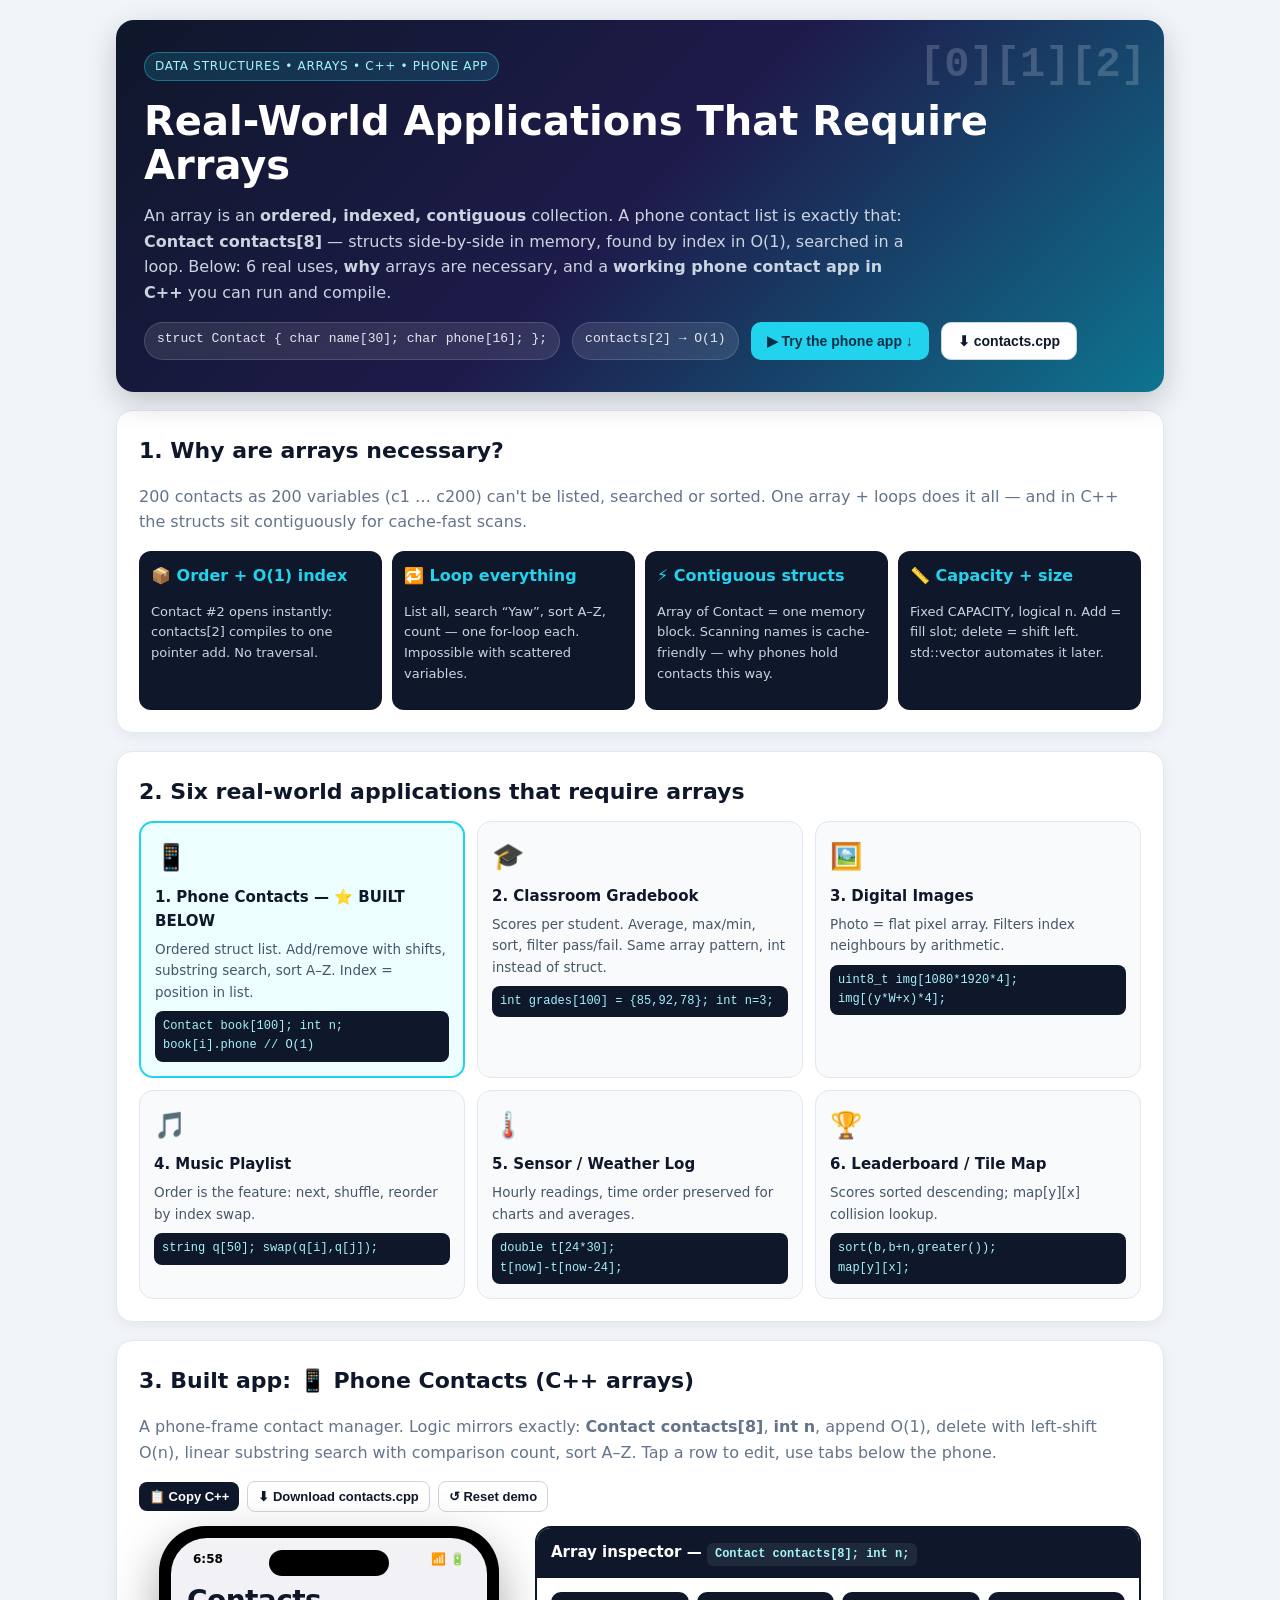
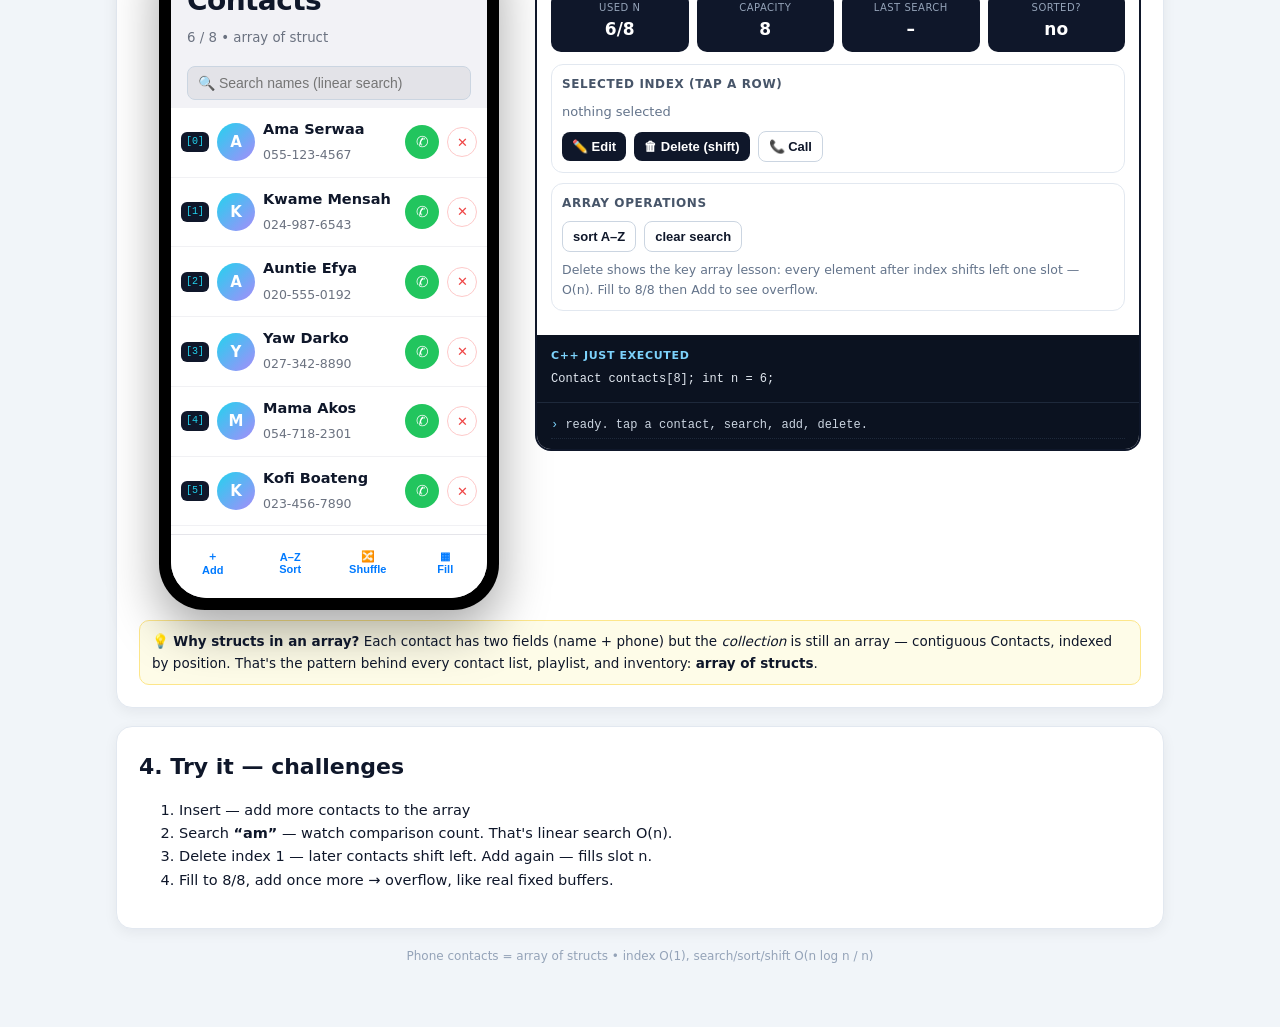
==== deploy/index.html @ a542566d "Update index.html" ====
<!DOCTYPE html>
<html lang="en">
<head>
<meta charset="UTF-8">
<meta name="viewport" content="width=device-width, initial-scale=1">
<title>Arrays in the Real World — Phone Contacts in C++</title>
</head>
<body>
<style>
  *{box-sizing:border-box}
  body{background:#f1f5f9; color:#0f172a; text-align:left; font-family:Inter,system-ui,-apple-system,Segoe UI,Roboto,Arial,sans-serif; margin:0; line-height:1.6}
  .wrap{max-width:1080px; margin:0 auto; padding:20px 16px 60px}
  .hero{background:linear-gradient(135deg,#0f172a 0%,#1e1b4b 50%,#0e7490 100%); color:#fff; border-radius:18px; padding:32px 28px; position:relative; overflow:hidden; box-shadow:0 10px 30px rgba(0,0,0,.2)}
  .hero::after{content:"[0][1][2]"; position:absolute; right:18px; top:12px; font-family:ui-monospace,monospace; opacity:.18; font-size:42px; font-weight:800}
  .badge{display:inline-block; background:rgba(34,211,238,.15); border:1px solid rgba(34,211,238,.4); color:#a5f3fc; padding:4px 10px; border-radius:999px; font-size:12px; letter-spacing:.06em; text-transform:uppercase; margin-bottom:10px}
  .hero h1{margin:.2em 0 .2em; font-size:clamp(26px,4vw,40px); line-height:1.1; color:#fff}
  .hero p{color:#cbd5e1; max-width:760px}
  .hero-grid{display:flex; gap:12px; flex-wrap:wrap; margin-top:16px}
  .pill{background:rgba(255,255,255,.1); border:1px solid rgba(255,255,255,.15); padding:6px 12px; border-radius:999px; font-size:13px; font-family:ui-monospace,monospace; color:#e2e8f0}
  .btn{appearance:none; border:0; border-radius:10px; padding:10px 16px; font-weight:700; cursor:pointer; transition:.15s; font-size:14px}
  .btn.btn-primary{background:#22d3ee; color:#082f49}
  .btn.btn-ghost{background:#fff; border:1px solid #cbd5e1; color:#0f172a}
  .btn.btn-dark{background:#0f172a; color:#fff}
  .btn-sm{padding:7px 10px; font-size:13px; border-radius:8px}
  section.card{background:#fff; border:1px solid #e2e8f0; border-radius:16px; padding:22px; margin-top:18px; box-shadow:0 4px 14px rgba(15,23,42,.06)}
  section.card h2{margin:0 0 6px; font-size:22px}
  .muted{color:#64748b}
  .grid2{display:grid; grid-template-columns:1fr 1fr; gap:14px}
  @media(max-width:800px){.grid2{grid-template-columns:1fr}}
  .apps{display:grid; grid-template-columns:repeat(3,1fr); gap:12px; margin-top:12px}
  @media(max-width:900px){.apps{grid-template-columns:repeat(2,1fr)}}
  @media(max-width:560px){.apps{grid-template-columns:1fr}}
  .app{border:1px solid #e2e8f0; border-radius:14px; padding:14px; background:#f8fafc}
  .app.chosen{border:2px solid #22d3ee; background:#ecfeff}
  .app .icon{font-size:26px}
  .app h4{margin:6px 0 4px; font-size:15px}
  .app p{font-size:13.5px; color:#475569; margin:6px 0}
  .app code{font-family:ui-monospace,monospace; font-size:12px; background:#0f172a; color:#a5f3fc; padding:6px 8px; border-radius:8px; display:block; overflow-x:auto; margin-top:8px; white-space:pre}
  .why{display:grid; grid-template-columns:repeat(4,1fr); gap:10px; margin-top:12px}
  @media(max-width:800px){.why{grid-template-columns:repeat(2,1fr)}}
  @media(max-width:480px){.why{grid-template-columns:1fr}}
  .why div{background:#0f172a; color:#e2e8f0; border-radius:12px; padding:12px}
  .why b{color:#22d3ee}
  .why p{font-size:13px; color:#cbd5e1}
  pre.code{background:#0f172a; color:#e2e8f0; padding:14px; border-radius:12px; overflow:auto; font-size:12.5px; line-height:1.55}
  /* phone lab */
  .lab2{display:grid; grid-template-columns:380px 1fr; gap:16px; margin-top:14px; align-items:start}
  @media(max-width:900px){.lab2{grid-template-columns:1fr}}
  .phone{width:100%; max-width:340px; margin:0 auto; background:#000; border-radius:46px; padding:12px; box-shadow:0 20px 50px rgba(0,0,0,.35)}
  .screen{background:#f2f2f6; border-radius:36px; overflow:hidden; height:660px; max-height:74vh; min-height:520px; display:flex; flex-direction:column; position:relative}
  .notch{position:absolute; top:12px; left:50%; transform:translateX(-50%); width:120px; height:26px; background:#000; border-radius:99px; z-index:5}
  .statusbar{display:flex; justify-content:space-between; padding:12px 22px 4px; font-size:12px; font-weight:700; color:#000}
  .apphead{padding:6px 16px 8px; background:#f2f2f6}
  .apphead h3{margin:0; font-size:28px; letter-spacing:-.02em}
  .apphead small{color:#6b7280}
  .searchrow{padding:8px 16px; background:#f2f2f6}
  .searchrow input{width:100%; border:0; background:#e3e3e8; border-radius:10px; padding:9px 12px; font-size:14px}
  .contactList{flex:1; overflow-y:auto; background:#fff; padding-bottom:10px}
  .cRow{display:flex; align-items:center; gap:8px; padding:10px 10px; border-bottom:1px solid #f1f1f4; cursor:pointer}
  .cRow:hover{background:#f8fafc}
  .cRow.selected{background:#ecfeff}
  .avatar{width:38px; height:38px; border-radius:99px; background:linear-gradient(135deg,#22d3ee,#a78bfa); color:#fff; font-weight:800; display:flex; align-items:center; justify-content:center; font-size:15px; flex-shrink:0}
  .cInfo{flex:1; min-width:0}
  .cInfo b{display:block; font-size:14.5px; white-space:nowrap; overflow:hidden; text-overflow:ellipsis}
  .cInfo span{font-size:12.5px; color:#6b7280}
  .idxBadge{font-family:ui-monospace,monospace; font-size:10px; background:#0f172a; color:#22d3ee; border-radius:6px; padding:2px 5px}
  .callBtn{width:34px; height:34px; border-radius:99px; border:0; background:#22c55e; color:#fff; font-size:15px; cursor:pointer; flex-shrink:0}
  .delBtn{width:30px; height:30px; border-radius:99px; border:1px solid #fecaca; background:#fff; color:#ef4444; cursor:pointer; flex-shrink:0}
  .tabbar{display:flex; border-top:1px solid #e5e5ea; background:rgba(255,255,255,.95); padding:8px 6px 16px; gap:6px}
  .tabbar button{flex:1; border:0; background:none; font-size:11px; font-weight:700; color:#007aff; cursor:pointer; padding:6px 2px; border-radius:8px}
  .tabbar button:active{background:#e5e5ea}
  .sheet{position:absolute; left:0; right:0; bottom:0; background:#fff; border-radius:18px 18px 0 0; padding:14px; box-shadow:0 -10px 30px rgba(0,0,0,.2); z-index:10}
  .sheet h4{margin:0 0 8px}
  .sheet input{width:100%; margin-bottom:8px; border:1px solid #d1d5db; border-radius:10px; padding:10px; font-size:15px}
  .side{background:#fff; border:2px solid #0f172a; border-radius:16px; overflow:hidden}
  .side-head{background:#0f172a; color:#fff; padding:12px 14px}
  .side-head h3{margin:0; font-size:15px; color:#fff; overflow-wrap:anywhere}
  .side-head code{background:#1e293b; color:#a5f3fc; padding:2px 8px; border-radius:6px; display:inline-block; max-width:100%; overflow-wrap:anywhere; font-size:12px}
  .side-body{padding:14px}
  .stats{display:grid; grid-template-columns:repeat(4,1fr); gap:8px; margin-bottom:12px}
  @media(max-width:520px){.stats{grid-template-columns:repeat(2,1fr)}}
  .stat{min-width:0; background:#0f172a; color:#fff; border-radius:10px; padding:8px; text-align:center}
  @media(max-width:480px){.cInfo b{font-size:14px} .callBtn{width:32px; height:32px} .wrap{padding:14px 10px 50px} section.card{padding:16px 12px}}
  .stat small{display:block; color:#94a3b8; font-size:10px; text-transform:uppercase; letter-spacing:.05em}
  .stat b{font-size:17px}
  .ctl{border:1px solid #e2e8f0; border-radius:12px; padding:10px; margin-bottom:10px}
  .ctl h4{margin:0 0 8px; font-size:12px; text-transform:uppercase; letter-spacing:.05em; color:#475569}
  .row{display:flex; gap:8px; flex-wrap:wrap; align-items:center}
  input[type=text],input[type=tel]{border:1px solid #cbd5e1; border-radius:8px; padding:8px 10px; font-size:14px}
  .cppview{background:#0b1220; color:#e2e8f0; padding:12px 14px}
  .cppview h4{margin:0 0 6px; color:#7dd3fc; font-size:11px; text-transform:uppercase; letter-spacing:.06em}
  .cppview pre{margin:0; font-family:ui-monospace,monospace; font-size:12px; overflow:auto; white-space:pre-wrap}
  .log{background:#0b1220; color:#cbd5e1; font-family:ui-monospace,monospace; font-size:12px; padding:10px 14px; max-height:170px; overflow:auto; border-top:1px solid #1e293b}
  .log div{padding:3px 0; border-bottom:1px dotted #1e293b}
  .log .ok{color:#86efac} .log .info{color:#7dd3fc} .log .err{color:#fca5a5}
  .calling{position:absolute; inset:0; background:linear-gradient(180deg,#0f172a,#1e1b4b); color:#fff; z-index:20; display:flex; flex-direction:column; align-items:center; justify-content:center; gap:8px}
  .calling[hidden]{display:none}
  .calling .bigAvatar{width:90px; height:90px; border-radius:99px; background:linear-gradient(135deg,#22d3ee,#a78bfa); display:flex; align-items:center; justify-content:center; font-size:36px; font-weight:800}
  .endBtn{background:#ef4444; color:#fff; border:0; border-radius:99px; width:60px; height:60px; font-size:24px; cursor:pointer; margin-top:14px}
  .note{background:#fefce8; border:1px solid #fde68a; border-radius:10px; padding:10px 12px; font-size:13.5px; margin-top:10px}
  .footer{text-align:center; color:#94a3b8; font-size:12px; margin-top:18px}
  html{color-scheme:light}
</style>

<div class="wrap">
  <div class="hero">
    <span class="badge">Data Structures • Arrays • C++ • Phone App</span>
    <h1>Real-World Applications That Require Arrays</h1>
    <p>An array is an <b>ordered, indexed, contiguous</b> collection. A phone contact list is exactly that: <b>Contact contacts[8]</b> — structs side-by-side in memory, found by index in O(1), searched in a loop. Below: 6 real uses, <b>why</b> arrays are necessary, and a <b>working phone contact app in C++</b> you can run and compile.</p>
    <div class="hero-grid">
      <span class="pill">struct Contact { char name[30]; char phone[16]; };</span>
      <span class="pill">contacts[2] → O(1)</span>
      <button class="btn btn-primary" id="jumpLabBtn">▶ Try the phone app ↓</button>
      <button class="btn btn-ghost" id="topDlBtn">⬇ contacts.cpp</button>
    </div>
  </div>

  <section class="card">
    <h2>1. Why are arrays necessary?</h2>
    <p class="muted">200 contacts as 200 variables (c1 … c200) can't be listed, searched or sorted. One array + loops does it all — and in C++ the structs sit contiguously for cache-fast scans.</p>
    <div class="why">
      <div><b>📦 Order + O(1) index</b><p>Contact #2 opens instantly: contacts[2] compiles to one pointer add. No traversal.</p></div>
      <div><b>🔁 Loop everything</b><p>List all, search “Yaw”, sort A–Z, count — one for-loop each. Impossible with scattered variables.</p></div>
      <div><b>⚡ Contiguous structs</b><p>Array of Contact = one memory block. Scanning names is cache-friendly — why phones hold contacts this way.</p></div>
      <div><b>📏 Capacity + size</b><p>Fixed CAPACITY, logical n. Add = fill slot; delete = shift left. std::vector automates it later.</p></div>
    </div>
  </section>

  <section class="card">
    <h2>2. Six real-world applications that require arrays</h2>
    <div class="apps">
      <div class="app chosen">
        <div class="icon">📱</div><h4>1. Phone Contacts — ⭐ BUILT BELOW</h4>
        <p>Ordered struct list. Add/remove with shifts, substring search, sort A–Z. Index = position in list.</p>
        <code>Contact book[100]; int n;
book[i].phone // O(1)</code>
      </div>
      <div class="app">
        <div class="icon">🎓</div><h4>2. Classroom Gradebook</h4>
        <p>Scores per student. Average, max/min, sort, filter pass/fail. Same array pattern, int instead of struct.</p>
        <code>int grades[100] = {85,92,78}; int n=3;</code>
      </div>
      <div class="app">
        <div class="icon">🖼️</div><h4>3. Digital Images</h4>
        <p>Photo = flat pixel array. Filters index neighbours by arithmetic.</p>
        <code>uint8_t img[1080*1920*4];
img[(y*W+x)*4];</code>
      </div>
      <div class="app">
        <div class="icon">🎵</div><h4>4. Music Playlist</h4>
        <p>Order is the feature: next, shuffle, reorder by index swap.</p>
        <code>string q[50]; swap(q[i],q[j]);</code>
      </div>
      <div class="app">
        <div class="icon">🌡️</div><h4>5. Sensor / Weather Log</h4>
        <p>Hourly readings, time order preserved for charts and averages.</p>
        <code>double t[24*30];
t[now]-t[now-24];</code>
      </div>
      <div class="app">
        <div class="icon">🏆</div><h4>6. Leaderboard / Tile Map</h4>
        <p>Scores sorted descending; map[y][x] collision lookup.</p>
        <code>sort(b,b+n,greater());
map[y][x];</code>
      </div>
    </div>
  </section>

  <section class="card" id="labSection">
    <h2>3. Built app: 📱 Phone Contacts (C++ arrays)</h2>
    <p class="muted">A phone-frame contact manager. Logic mirrors exactly: <b>Contact contacts[8]</b>, <b>int n</b>, append O(1), delete with left-shift O(n), linear substring search with comparison count, sort A–Z. Tap a row to edit, use tabs below the phone.</p>
    <div class="row" style="margin-bottom:10px">
      <button class="btn btn-dark btn-sm" id="copyCppBtn">📋 Copy C++</button>
      <button class="btn btn-ghost btn-sm" id="dlCppBtn">⬇ Download contacts.cpp</button>
      <button class="btn btn-ghost btn-sm" id="resetBtn">↺ Reset demo</button>
      <span class="muted" id="cppMsgEl" style="font-size:13px"></span>
    </div>
    <div class="lab2">
      <div class="phone">
        <div class="screen">
          <div class="notch"></div>
          <div class="statusbar"><span id="clockEl">9:41</span><span>📶 🔋</span></div>
          <div class="apphead"><h3>Contacts</h3><small id="countEl">6 / 8 • array of struct</small></div>
          <div class="searchrow"><input id="searchInput" type="text" placeholder="🔍 Search names (linear search)"></div>
          <div class="contactList" id="contactListCtn"></div>
          <div class="sheet" id="addSheetCtn" hidden>
            <h4 id="sheetTitleEl">New contact</h4>
            <input id="nameInput" type="text" maxlength="28" placeholder="Name">
            <input id="phoneInput" type="tel" maxlength="15" placeholder="Phone e.g. 055-000-0000">
            <div class="row">
              <button class="btn btn-dark btn-sm" id="saveContactBtn">Save</button>
              <button class="btn btn-ghost btn-sm" id="cancelSheetBtn">Cancel</button>
              <span class="muted" id="sheetMsgEl" style="font-size:12px"></span>
            </div>
          </div>
          <div class="calling" id="callingCtn" hidden>
            <div class="bigAvatar" id="callingAvatarEl">Y</div>
            <b id="callingNameEl" style="font-size:20px">Yaw</b>
            <span id="callingNumEl" class="muted" style="color:#cbd5e1">027…</span>
            <span id="callingTimerEl" style="font-family:ui-monospace,monospace">00:00</span>
            <button class="endBtn" id="endCallBtn">✆</button>
          </div>
          <div class="tabbar">
            <button id="tabAddBtn">＋<br>Add</button>
            <button id="tabSortBtn">A–Z<br>Sort</button>
            <button id="tabShuffleBtn">🔀<br>Shuffle</button>
            <button id="tabFillBtn">▦<br>Fill</button>
          </div>
        </div>
      </div>
      <div class="side">
        <div class="side-head"><h3>Array inspector — <code>Contact contacts[8]; int n;</code></h3></div>
        <div class="side-body">
          <div class="stats">
            <div class="stat"><small>used n</small><b id="stNEl">–</b></div>
            <div class="stat"><small>capacity</small><b>8</b></div>
            <div class="stat"><small>last search</small><b id="stCmpEl">–</b></div>
            <div class="stat"><small>sorted?</small><b id="stSortEl">–</b></div>
          </div>
          <div class="ctl">
            <h4>Selected index (tap a row)</h4>
            <div class="row">
              <span class="muted" id="selInfoEl" style="font-size:13px">nothing selected</span>
            </div>
            <div class="row" style="margin-top:8px">
              <button class="btn btn-dark btn-sm" id="editBtn">✏️ Edit</button>
              <button class="btn btn-dark btn-sm" id="delBtn">🗑 Delete (shift)</button>
              <button class="btn btn-ghost btn-sm" id="callBtn">📞 Call</button>
            </div>
          </div>
          <div class="ctl">
            <h4>Array operations</h4>
            <div class="row">
              <button class="btn btn-ghost btn-sm" id="sortBtn2">sort A–Z</button>
              <button class="btn btn-ghost btn-sm" id="clearSearchBtn">clear search</button>
            </div>
            <p class="muted" style="font-size:12.5px;margin:8px 0 0">Delete shows the key array lesson: every element after index shifts left one slot — O(n). Fill to 8/8 then Add to see overflow.</p>
          </div>
        </div>
        <div class="cppview"><h4>C++ just executed</h4><pre id="cppViewEl">Contact contacts[8]; int n = 6;</pre></div>
        <div class="log" id="logCtn"><div><span class="info">›</span> ready. tap a contact, search, add, delete.</div></div>
      </div>
    </div>
    <div class="note">💡 <b>Why structs in an array?</b> Each contact has two fields (name + phone) but the <i>collection</i> is still an array — contiguous Contacts, indexed by position. That's the pattern behind every contact list, playlist, and inventory: <b>array of structs</b>.</div>
  </section>

  <section class="card">
    <h2>4. Try it — challenges</h2>
    <ol style="font-size:14.5px">
      <li>Insert — add more contacts to the array</li>
      <li>Search <b>“am”</b> — watch comparison count. That's linear search O(n).</li>
      <li>Delete index 1 — later contacts shift left. Add again — fills slot n.</li>
      <li>Fill to 8/8, add once more → overflow, like real fixed buffers.</li>
    </ol>
  </section>
  <div class="footer">Phone contacts = array of structs • index O(1), search/sort/shift O(n log n / n)</div>
</div>

<script>
(function(){
  const CAPACITY = 8;
  let contacts = [
    {name:"Ama Serwaa", phone:"055-123-4567"},
    {name:"Kwame Mensah", phone:"024-987-6543"},
    {name:"Auntie Efya", phone:"020-555-0192"},
    {name:"Yaw Darko", phone:"027-342-8890"},
    {name:"Mama Akos", phone:"054-718-2301"},
    {name:"Kofi Boateng", phone:"023-456-7890"},
  ];
  let selected = -1;
  let query = "";
  let lastCmp = null, sortedFlag = false;
  const listCtn=document.getElementById('contactListCtn');
  const logCtn=document.getElementById('logCtn');
  const cppView=document.getElementById('cppViewEl');
  const $=id=>document.getElementById(id);
  function esc(s){return String(s).replace(/&/g,'&amp;').replace(/</g,'&lt;').replace(/>/g,'&gt;');}
  function log(code,res,isErr){
    const d=document.createElement('div');
    d.innerHTML='<span class="'+(isErr?'err':'info')+'">›</span> '+esc(code)+(res!==undefined?' <span class="'+(isErr?'err':'ok')+'">→ '+esc(res)+'</span>':'');
    logCtn.prepend(d); while(logCtn.children.length>50) logCtn.lastChild.remove();
  }
  function showCpp(s){cppView.textContent=s;}
  function tickClock(){ const d=new Date(); $('clockEl').textContent=d.getHours()+':'+String(d.getMinutes()).padStart(2,'0'); }
  tickClock(); setInterval(tickClock,20000);
  function filtered(){
    if(!query) return contacts.map((c,i)=>({c,i}));
    // C++-faithful: linear substring scan, count comparisons
    let cmp=0; const out=[];
    for(let i=0;i<contacts.length;i++){ cmp++; if(contacts[i].name.toLowerCase().includes(query.toLowerCase())) out.push({c:contacts[i],i}); }
    lastCmp=cmp;
    return out;
  }
  function render(hlIdx){
    listCtn.innerHTML='';
    const rows=filtered();
    rows.forEach(({c,i})=>{
      const r=document.createElement('div');
      r.className='cRow'+(i===selected?' selected':'');
      if(hlIdx===i) r.classList.add('selected');
      const initial=(c.name.trim()[0]||'?').toUpperCase();
      r.innerHTML='<span class="idxBadge">['+i+']</span><div class="avatar">'+esc(initial)+'</div><div class="cInfo"><b>'+esc(c.name)+'</b><span>'+esc(c.phone)+'</span></div><button class="callBtn" title="call">✆</button><button class="delBtn" title="delete">✕</button>';
      r.onclick=(e)=>{
        if(e.target.classList.contains('callBtn')){ startCall(i); return; }
        if(e.target.classList.contains('delBtn')){ removeAt(i); return; }
        selected=i; updateSel(); render();
      };
      listCtn.appendChild(r);
    });
    if(!rows.length) listCtn.innerHTML='<div style="padding:20px;text-align:center;color:#999">No matches for “'+esc(query)+'”</div>';
    $('countEl').textContent=contacts.length+' / '+CAPACITY+' • array of struct';
    $('stNEl').textContent=contacts.length+'/'+CAPACITY;
    $('stCmpEl').textContent=lastCmp===null?'–':lastCmp+' cmp';
    $('stSortEl').textContent=sortedFlag?'yes':'no';
    updateSel();
  }
  function updateSel(){
    $('selInfoEl').textContent = (selected<0||selected>=contacts.length) ? 'nothing selected' : ('['+selected+'] '+contacts[selected].name+' • '+contacts[selected].phone);
  }
  function addContact(name,phone,sorted){
    if(contacts.length>=CAPACITY){ return {ok:false,msg:'overflow'}; }
    if(sorted){
      let pos=contacts.length;
      for(let i=0;i<contacts.length;i++) if(name.localeCompare(contacts[i].name)<0){pos=i;break;}
      for(let i=contacts.length;i>pos;--i) contacts[i]=contacts[i-1];
      contacts[pos]={name,phone}; sortedFlag=true;
      return {ok:true,pos};
    }
    contacts.push({name,phone}); sortedFlag=false;
    return {ok:true,pos:contacts.length-1};
  }
  function removeAt(i){
    showCpp('bool removeAt(Contact c[], int &n, int idx) {\n  for(int i=idx;i+1<n;++i) c[i]=c[i+1]; // shift left\n  --n;\n} // removeAt('+i+')');
    if(i<0||i>=contacts.length){log('removeAt('+i+')','invalid index',true);return;}
    const gone=contacts[i].name;
    for(let k=i;k+1<contacts.length;++k) contacts[k]=contacts[k+1];
    contacts.pop(); selected=-1; sortedFlag=false;
    log('removeAt('+i+')','deleted '+gone+', shifted left'); render();
  }
  // sheet
  let editing=-1;
  function openSheet(mode,idx){
    editing = mode==='edit'?idx:-1;
    $('sheetTitleEl').textContent = mode==='edit' ? ('Edit ['+idx+']') : 'New contact';
    $('nameInput').value = mode==='edit' ? contacts[idx].name : '';
    $('phoneInput').value = mode==='edit' ? contacts[idx].phone : '';
    $('sheetMsgEl').textContent='';
    $('addSheetCtn').hidden=false;
    setTimeout(()=>$('nameInput').focus(),50);
  }
  $('tabAddBtn').onclick=()=>openSheet('add');
  $('editBtn').onclick=()=>{ if(selected<0) {log('edit','select a row first',true);return;} openSheet('edit',selected); };
  $('cancelSheetBtn').onclick=()=>{ $('addSheetCtn').hidden=true; };
  $('saveContactBtn').onclick=()=>{
    const nm=$('nameInput').value.trim(), ph=$('phoneInput').value.trim();
    if(!nm||!ph){$('sheetMsgEl').textContent='name + phone required';return;}
    if(editing>=0){
      showCpp('strcpy(contacts['+editing+'].name, "'+nm+'"); // O(1) update');
      contacts[editing]={name:nm.slice(0,29),phone:ph.slice(0,15)};
      log('contacts['+editing+'] update',nm); $('addSheetCtn').hidden=true; selected=editing; render(); return;
    }
    showCpp('bool addContact(...) {\n  if(n>=CAPACITY) return false;\n  strcpy(c[n].name, name); strcpy(c[n].phone, phone); ++n;\n}');
    const r=addContact(nm.slice(0,29),ph.slice(0,15),false);
    if(!r.ok){$('sheetMsgEl').textContent='Memory full (8/8) — delete one first'; log('addContact','overflow: 8/8',true); return;}
    log('addContact("'+nm+'")','contacts['+r.pos+'] n='+contacts.length);
    $('addSheetCtn').hidden=true; render(r.pos);
  };
  $('delBtn').onclick=()=>{ if(selected<0){log('delete','select a row first',true);return;} removeAt(selected); };
  $('callBtn').onclick=()=>{ if(selected<0){log('call','select a row first',true);return;} startCall(selected); };
  // search mirrors linearSearch with comparison count
  let searchTimer=null;
  $('searchInput').addEventListener('input',e=>{
    clearTimeout(searchTimer);
    searchTimer=setTimeout(()=>{
      query=e.target.value.trim();
      if(!query){lastCmp=null;showCpp('Contact contacts[8]; int n = '+contacts.length+';');render();return;}
      let cmp=0,first=-1,hits=0;
      for(let i=0;i<contacts.length;i++){cmp++; if(contacts[i].name.toLowerCase().includes(query.toLowerCase())){if(first<0)first=i;hits++;}}
      lastCmp=cmp;
      showCpp('int linearSearch(...) {\n  for(int i=0;i<n;++i){ comparisons++; // '+cmp+' total\n    if(strstr(c[i].name,"'+query+'")) return i; }\n  return -1;\n}');
      log('linearSearch("'+query+'")',hits?('first ['+first+'], '+hits+' hit(s), '+cmp+' cmp'):('not found, '+cmp+' cmp'));
      render(first);
    },180);
  });
  $('clearSearchBtn').onclick=()=>{$('searchInput').value='';query='';lastCmp=null;render();};
  function doSort(){
    showCpp('sort(c, c+n, [](auto &a, auto &b){return strcmp(a.name,b.name)<0;}); // O(n log n)');
    contacts.sort((a,b)=>a.name.localeCompare(b.name));
    sortedFlag=true; log('sortByName()','A–Z, [0]='+ (contacts[0]?contacts[0].name:'—')); render();
  }
  $('tabSortBtn').onclick=doSort; $('sortBtn2').onclick=doSort;
  $('tabShuffleBtn').onclick=()=>{
    showCpp('for(int i=n-1;i>0;--i) swap(c[i], c[rand()%(i+1)]);');
    for(let i=contacts.length-1;i>0;i--){const j=Math.floor(Math.random()*(i+1)); const t=contacts[i];contacts[i]=contacts[j];contacts[j]=t;}
    sortedFlag=false; log('shuffle','order randomized'); render();
  };
  $('tabFillBtn').onclick=()=>{
    const pool=[["Ama J.","055-000-0001"],["Yaw J.","055-000-0002"],["Kofi J.","055-000-0003"],["Efya J.","055-000-0004"]];
    for(const [nm,ph] of pool){ if(contacts.length>=CAPACITY) break; contacts.push({name:nm,phone:ph}); }
    showCpp('while(n<CAPACITY) addContact(...); // fill to capacity');
    log('fill','n='+contacts.length+'/'+CAPACITY); render();
  };
  // fake call
  let callInt=null,callTimeout=null,secs=0;
  function startCall(i){
    selected=i; render();
    $('callingAvatarEl').textContent=(contacts[i].name[0]||'?').toUpperCase();
    $('callingNameEl').textContent=contacts[i].name;
    $('callingNumEl').textContent=contacts[i].phone;
    $('callingCtn').hidden=false; secs=0; $('callingTimerEl').textContent='calling…';
    clearInterval(callInt); clearTimeout(callTimeout);
    log('call contacts['+i+']','dialing '+contacts[i].phone);
    callTimeout=setTimeout(()=>{ if(!$('callingCtn').hidden){ $('callingTimerEl').textContent='00:00'; callInt=setInterval(()=>{secs++; $('callingTimerEl').textContent='00:'+String(secs).padStart(2,'0');},1000);} },1200);
  }
  $('endCallBtn').onclick=()=>{ $('callingCtn').hidden=true; clearInterval(callInt); clearTimeout(callTimeout); log('call ended',secs+'s'); };
  $('jumpLabBtn').onclick=()=>{document.getElementById('labSection').scrollIntoView({behavior:'smooth'});};
  const EMBEDDED_CPP = "// Phone Contact App — arrays in C++\n// Compile: g++ -std=c++17 -O2 -o contacts contacts.cpp && ./contacts\n#include <algorithm>\n#include <cstring>\n#include <functional>\n#include <iomanip>\n#include <iostream>\n#include <string>\n\nconst int CAPACITY = 8;\n\nstruct Contact {\n    char name[30];\n    char phone[16];\n};\n\nvoid printContacts(const Contact c[], int n) {\n    std::cout << \"contacts[\" << n << \"/\" << CAPACITY << \"]:\\n\";\n    for (int i = 0; i < n; ++i)\n        std::cout << \"  [\" << i << \"] \" << c[i].name << \"  \" << c[i].phone << \"\\n\";\n}\n\nint linearSearch(const Contact c[], int n, const char* query, int& comparisons) {\n    comparisons = 0;\n    for (int i = 0; i < n; ++i) {\n        ++comparisons;\n        if (strstr(c[i].name, query) != nullptr) return i; // substring match\n    }\n    return -1;\n}\n\nbool addContact(Contact c[], int& n, const char* name, const char* phone) {\n    if (n >= CAPACITY) { std::cout << \"memory full: delete a contact first\\n\"; return false; }\n    strncpy(c[n].name, name, sizeof(c[n].name) - 1); c[n].name[sizeof(c[n].name)-1] = '\\0';\n    strncpy(c[n].phone, phone, sizeof(c[n].phone) - 1); c[n].phone[sizeof(c[n].phone)-1] = '\\0';\n    ++n; // O(1) append\n    return true;\n}\n\nbool insertSorted(Contact c[], int& n, const char* name, const char* phone) {\n    if (n >= CAPACITY) return false;\n    int pos = n;\n    for (int i = 0; i < n; ++i)\n        if (strcmp(name, c[i].name) < 0) { pos = i; break; }\n    for (int i = n; i > pos; --i) c[i] = c[i-1]; // shift right O(n)\n    strncpy(c[pos].name, name, 29); c[pos].name[29] = '\\0';\n    strncpy(c[pos].phone, phone, 15); c[pos].phone[15] = '\\0';\n    ++n;\n    return true;\n}\n\nbool removeAt(Contact c[], int& n, int idx) {\n    if (idx < 0 || idx >= n) return false;\n    for (int i = idx; i + 1 < n; ++i) c[i] = c[i+1]; // shift left O(n)\n    --n;\n    return true;\n}\n\nvoid sortByName(Contact c[], int n) {\n    std::sort(c, c + n, [](const Contact& a, const Contact& b){\n        return strcmp(a.name, b.name) < 0;\n    });\n}\n\nint main() {\n    Contact contacts[CAPACITY];\n    int n = 0;\n    addContact(contacts, n, \"Ama Serwaa\", \"055-123-4567\");\n    addContact(contacts, n, \"Kwame Mensah\", \"024-987-6543\");\n    addContact(contacts, n, \"Auntie Efya\", \"020-555-0192\");\n    addContact(contacts, n, \"Yaw Darko\", \"027-342-8890\");\n    addContact(contacts, n, \"Mama Akos\", \"054-718-2301\");\n    addContact(contacts, n, \"Kofi Boateng\", \"023-456-7890\");\n\n    printContacts(contacts, n);\n    sortByName(contacts, n);\n    std::cout << \"-- after sort --\\n\";\n    printContacts(contacts, n);\n\n    int cmp = 0;\n    int idx = linearSearch(contacts, n, \"Yaw\", cmp);\n    std::cout << \"search \\\"Yaw\\\" -> index \" << idx << \" (\" << cmp << \" comparisons)\\n\";\n\n    removeAt(contacts, n, 1);\n    std::cout << \"-- after removeAt(1) --\\n\";\n    printContacts(contacts, n);\n    return 0;\n}\n";
  async function getCpp(){
    if (typeof EMBEDDED_CPP === 'string' && EMBEDDED_CPP.includes('int main')) return EMBEDDED_CPP;
    for (const u of ['src/contacts.cpp','contacts.cpp','./contacts.cpp']) {
      try { const r = await fetch(u); if (r.ok) { const t = await r.text(); if (t.includes('int main')) return t; } } catch(e) {}
    }
    return (typeof EMBEDDED_CPP === 'string') ? EMBEDDED_CPP : '// contacts.cpp not found';
  }
  $('copyCppBtn').onclick=async()=>{ const t=await getCpp(); try{await navigator.clipboard.writeText(t); $('cppMsgEl').textContent='✓ copied ('+t.length+' chars)';}catch(e){$('cppMsgEl').textContent='Copy blocked — open src/contacts.cpp';} };
  async function dl(){ const t=await getCpp(); const b=new Blob([t],{type:'text/x-c++src'}); const a=document.createElement('a'); a.href=URL.createObjectURL(b); a.download='contacts.cpp'; a.click(); setTimeout(()=>URL.revokeObjectURL(a.href),2000); }
  $('dlCppBtn').onclick=dl; $('topDlBtn').onclick=dl;
  $('resetBtn').onclick=()=>{
    contacts=[
      {name:"Ama Serwaa", phone:"055-123-4567"},
      {name:"Kwame Mensah", phone:"024-987-6543"},
      {name:"Auntie Efya", phone:"020-555-0192"},
      {name:"Yaw Darko", phone:"027-342-8890"},
      {name:"Mama Akos", phone:"054-718-2301"},
      {name:"Kofi Boateng", phone:"023-456-7890"},
    ];
    selected=-1;query='';$('searchInput').value='';lastCmp=null;sortedFlag=false;
    showCpp('Contact contacts[8]; int n = 6;'); log('reset','n=6'); render();
  };
  render();
})();
</script>

</body>
</html>
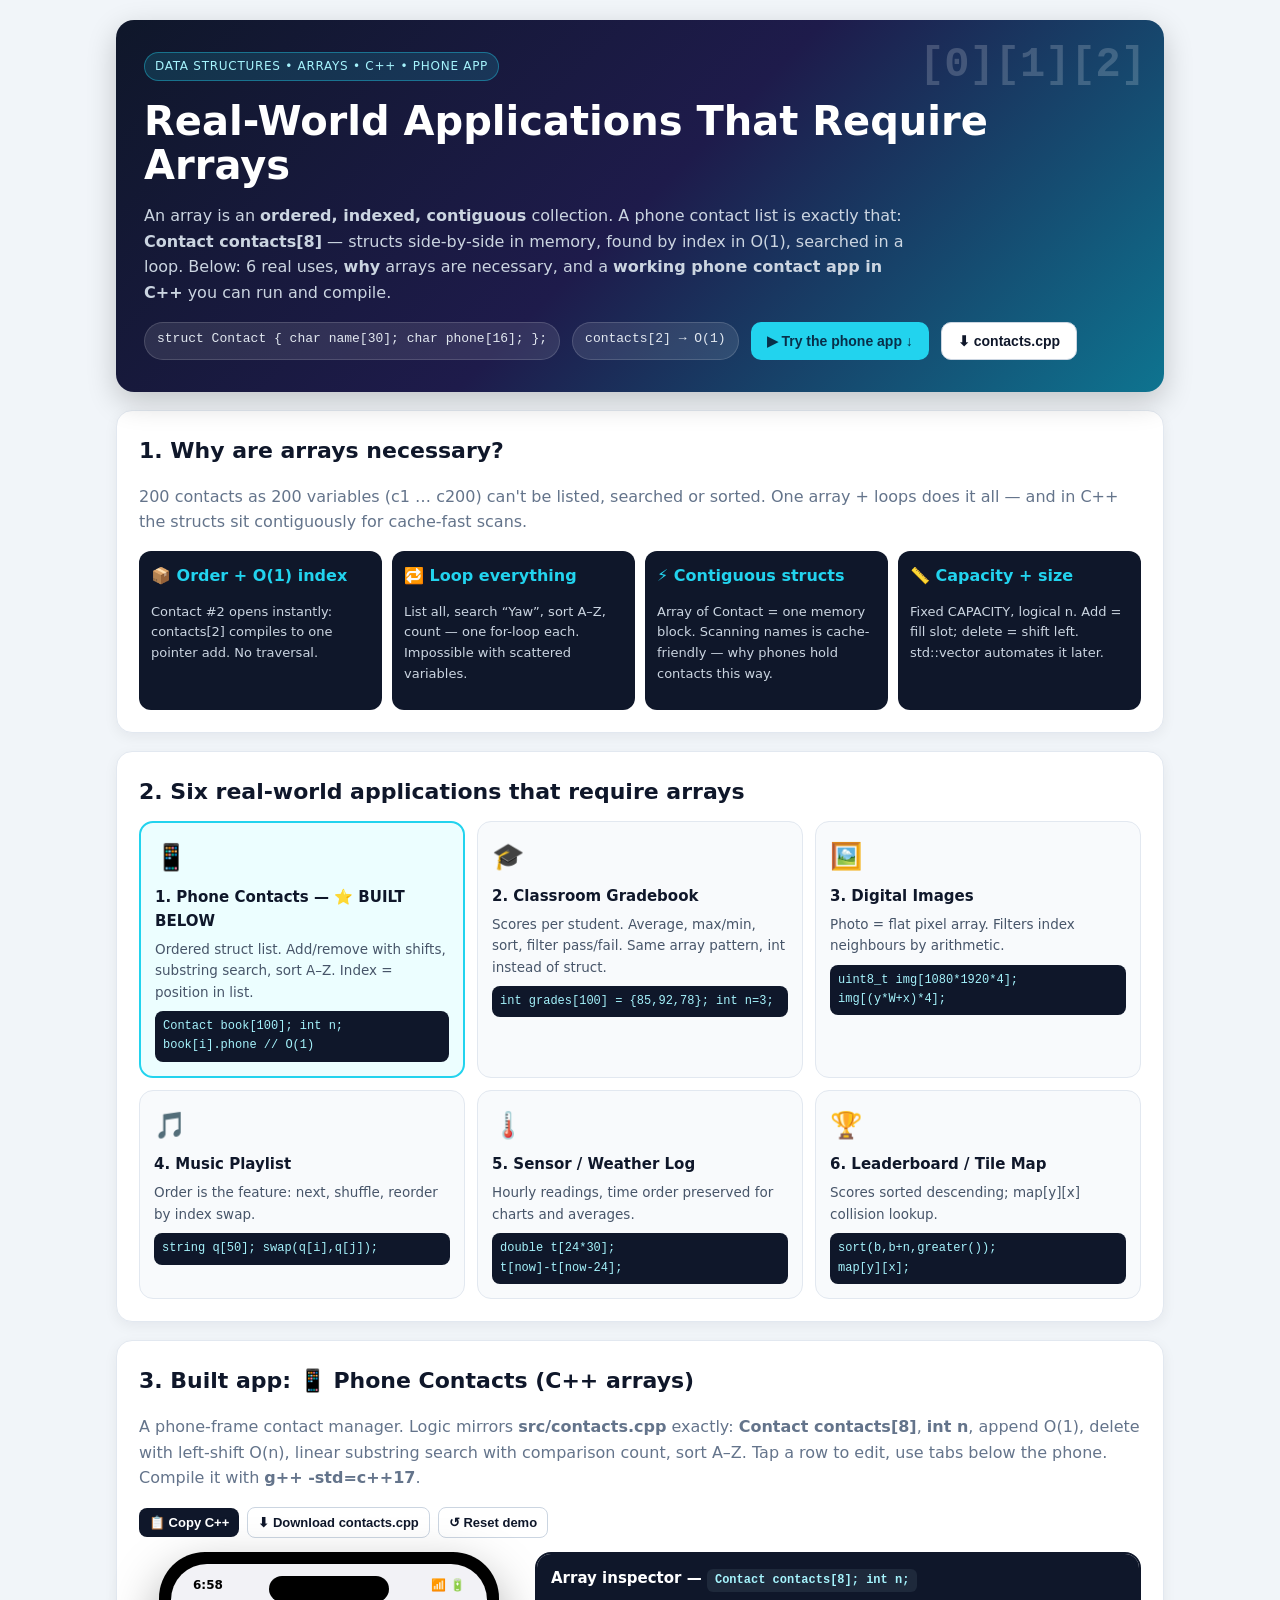
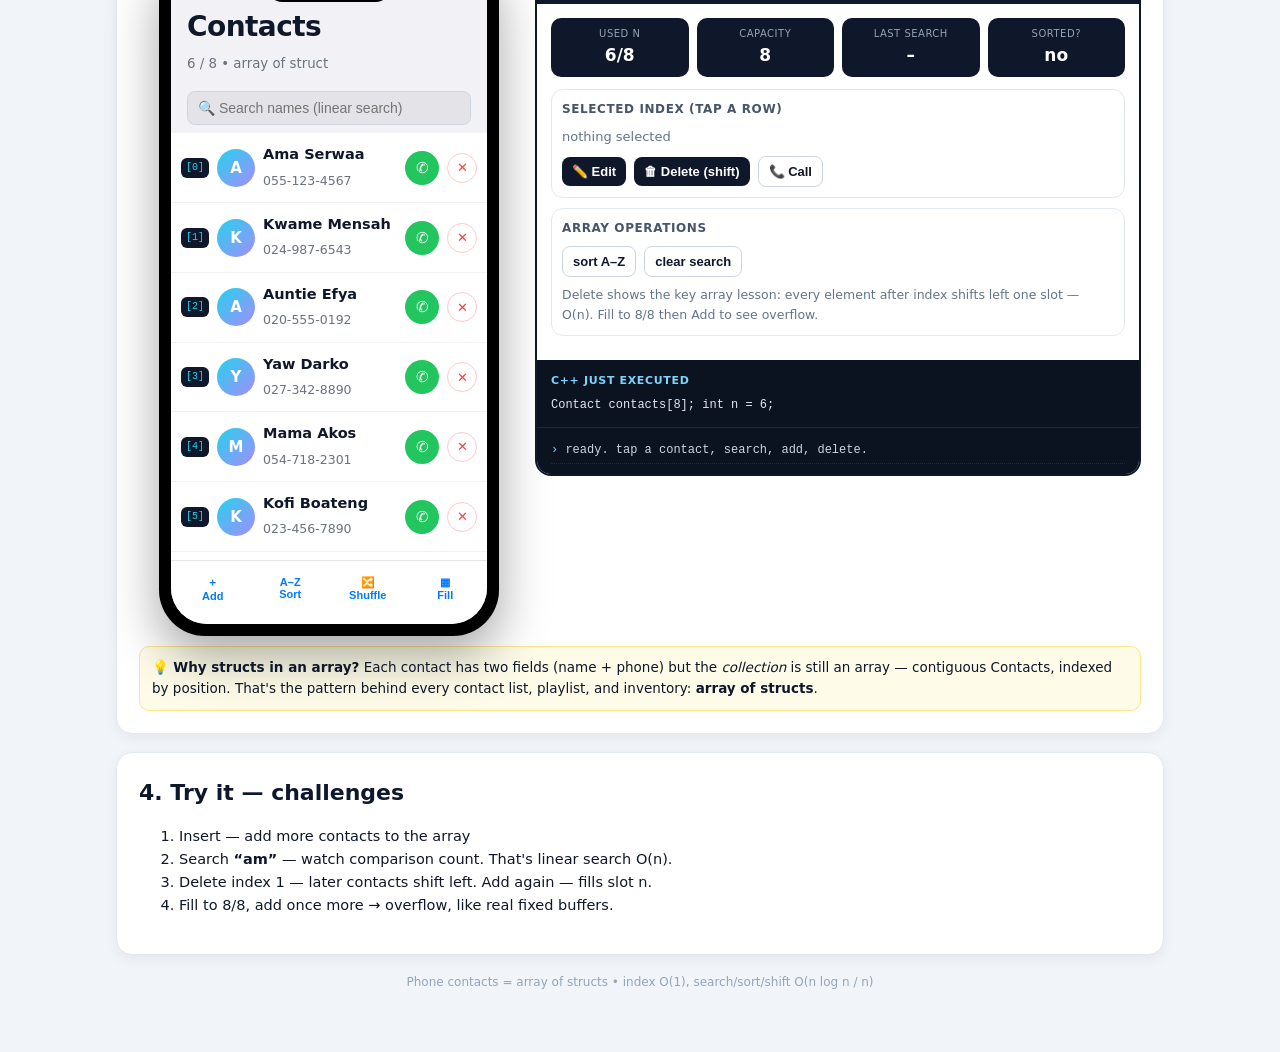
==== commit 84588ff4: "Updated" ====
--- a/deploy/index.html
+++ b/deploy/index.html
@@ -3,103 +3,12 @@
 <head>
 <meta charset="UTF-8">
 <meta name="viewport" content="width=device-width, initial-scale=1">
+<link rel="stylesheet" href="style.css">
 <title>Arrays in the Real World — Phone Contacts in C++</title>
 </head>
 <body>
 <style>
-  *{box-sizing:border-box}
-  body{background:#f1f5f9; color:#0f172a; text-align:left; font-family:Inter,system-ui,-apple-system,Segoe UI,Roboto,Arial,sans-serif; margin:0; line-height:1.6}
-  .wrap{max-width:1080px; margin:0 auto; padding:20px 16px 60px}
-  .hero{background:linear-gradient(135deg,#0f172a 0%,#1e1b4b 50%,#0e7490 100%); color:#fff; border-radius:18px; padding:32px 28px; position:relative; overflow:hidden; box-shadow:0 10px 30px rgba(0,0,0,.2)}
-  .hero::after{content:"[0][1][2]"; position:absolute; right:18px; top:12px; font-family:ui-monospace,monospace; opacity:.18; font-size:42px; font-weight:800}
-  .badge{display:inline-block; background:rgba(34,211,238,.15); border:1px solid rgba(34,211,238,.4); color:#a5f3fc; padding:4px 10px; border-radius:999px; font-size:12px; letter-spacing:.06em; text-transform:uppercase; margin-bottom:10px}
-  .hero h1{margin:.2em 0 .2em; font-size:clamp(26px,4vw,40px); line-height:1.1; color:#fff}
-  .hero p{color:#cbd5e1; max-width:760px}
-  .hero-grid{display:flex; gap:12px; flex-wrap:wrap; margin-top:16px}
-  .pill{background:rgba(255,255,255,.1); border:1px solid rgba(255,255,255,.15); padding:6px 12px; border-radius:999px; font-size:13px; font-family:ui-monospace,monospace; color:#e2e8f0}
-  .btn{appearance:none; border:0; border-radius:10px; padding:10px 16px; font-weight:700; cursor:pointer; transition:.15s; font-size:14px}
-  .btn.btn-primary{background:#22d3ee; color:#082f49}
-  .btn.btn-ghost{background:#fff; border:1px solid #cbd5e1; color:#0f172a}
-  .btn.btn-dark{background:#0f172a; color:#fff}
-  .btn-sm{padding:7px 10px; font-size:13px; border-radius:8px}
-  section.card{background:#fff; border:1px solid #e2e8f0; border-radius:16px; padding:22px; margin-top:18px; box-shadow:0 4px 14px rgba(15,23,42,.06)}
-  section.card h2{margin:0 0 6px; font-size:22px}
-  .muted{color:#64748b}
-  .grid2{display:grid; grid-template-columns:1fr 1fr; gap:14px}
-  @media(max-width:800px){.grid2{grid-template-columns:1fr}}
-  .apps{display:grid; grid-template-columns:repeat(3,1fr); gap:12px; margin-top:12px}
-  @media(max-width:900px){.apps{grid-template-columns:repeat(2,1fr)}}
-  @media(max-width:560px){.apps{grid-template-columns:1fr}}
-  .app{border:1px solid #e2e8f0; border-radius:14px; padding:14px; background:#f8fafc}
-  .app.chosen{border:2px solid #22d3ee; background:#ecfeff}
-  .app .icon{font-size:26px}
-  .app h4{margin:6px 0 4px; font-size:15px}
-  .app p{font-size:13.5px; color:#475569; margin:6px 0}
-  .app code{font-family:ui-monospace,monospace; font-size:12px; background:#0f172a; color:#a5f3fc; padding:6px 8px; border-radius:8px; display:block; overflow-x:auto; margin-top:8px; white-space:pre}
-  .why{display:grid; grid-template-columns:repeat(4,1fr); gap:10px; margin-top:12px}
-  @media(max-width:800px){.why{grid-template-columns:repeat(2,1fr)}}
-  @media(max-width:480px){.why{grid-template-columns:1fr}}
-  .why div{background:#0f172a; color:#e2e8f0; border-radius:12px; padding:12px}
-  .why b{color:#22d3ee}
-  .why p{font-size:13px; color:#cbd5e1}
-  pre.code{background:#0f172a; color:#e2e8f0; padding:14px; border-radius:12px; overflow:auto; font-size:12.5px; line-height:1.55}
-  /* phone lab */
-  .lab2{display:grid; grid-template-columns:380px 1fr; gap:16px; margin-top:14px; align-items:start}
-  @media(max-width:900px){.lab2{grid-template-columns:1fr}}
-  .phone{width:100%; max-width:340px; margin:0 auto; background:#000; border-radius:46px; padding:12px; box-shadow:0 20px 50px rgba(0,0,0,.35)}
-  .screen{background:#f2f2f6; border-radius:36px; overflow:hidden; height:660px; max-height:74vh; min-height:520px; display:flex; flex-direction:column; position:relative}
-  .notch{position:absolute; top:12px; left:50%; transform:translateX(-50%); width:120px; height:26px; background:#000; border-radius:99px; z-index:5}
-  .statusbar{display:flex; justify-content:space-between; padding:12px 22px 4px; font-size:12px; font-weight:700; color:#000}
-  .apphead{padding:6px 16px 8px; background:#f2f2f6}
-  .apphead h3{margin:0; font-size:28px; letter-spacing:-.02em}
-  .apphead small{color:#6b7280}
-  .searchrow{padding:8px 16px; background:#f2f2f6}
-  .searchrow input{width:100%; border:0; background:#e3e3e8; border-radius:10px; padding:9px 12px; font-size:14px}
-  .contactList{flex:1; overflow-y:auto; background:#fff; padding-bottom:10px}
-  .cRow{display:flex; align-items:center; gap:8px; padding:10px 10px; border-bottom:1px solid #f1f1f4; cursor:pointer}
-  .cRow:hover{background:#f8fafc}
-  .cRow.selected{background:#ecfeff}
-  .avatar{width:38px; height:38px; border-radius:99px; background:linear-gradient(135deg,#22d3ee,#a78bfa); color:#fff; font-weight:800; display:flex; align-items:center; justify-content:center; font-size:15px; flex-shrink:0}
-  .cInfo{flex:1; min-width:0}
-  .cInfo b{display:block; font-size:14.5px; white-space:nowrap; overflow:hidden; text-overflow:ellipsis}
-  .cInfo span{font-size:12.5px; color:#6b7280}
-  .idxBadge{font-family:ui-monospace,monospace; font-size:10px; background:#0f172a; color:#22d3ee; border-radius:6px; padding:2px 5px}
-  .callBtn{width:34px; height:34px; border-radius:99px; border:0; background:#22c55e; color:#fff; font-size:15px; cursor:pointer; flex-shrink:0}
-  .delBtn{width:30px; height:30px; border-radius:99px; border:1px solid #fecaca; background:#fff; color:#ef4444; cursor:pointer; flex-shrink:0}
-  .tabbar{display:flex; border-top:1px solid #e5e5ea; background:rgba(255,255,255,.95); padding:8px 6px 16px; gap:6px}
-  .tabbar button{flex:1; border:0; background:none; font-size:11px; font-weight:700; color:#007aff; cursor:pointer; padding:6px 2px; border-radius:8px}
-  .tabbar button:active{background:#e5e5ea}
-  .sheet{position:absolute; left:0; right:0; bottom:0; background:#fff; border-radius:18px 18px 0 0; padding:14px; box-shadow:0 -10px 30px rgba(0,0,0,.2); z-index:10}
-  .sheet h4{margin:0 0 8px}
-  .sheet input{width:100%; margin-bottom:8px; border:1px solid #d1d5db; border-radius:10px; padding:10px; font-size:15px}
-  .side{background:#fff; border:2px solid #0f172a; border-radius:16px; overflow:hidden}
-  .side-head{background:#0f172a; color:#fff; padding:12px 14px}
-  .side-head h3{margin:0; font-size:15px; color:#fff; overflow-wrap:anywhere}
-  .side-head code{background:#1e293b; color:#a5f3fc; padding:2px 8px; border-radius:6px; display:inline-block; max-width:100%; overflow-wrap:anywhere; font-size:12px}
-  .side-body{padding:14px}
-  .stats{display:grid; grid-template-columns:repeat(4,1fr); gap:8px; margin-bottom:12px}
-  @media(max-width:520px){.stats{grid-template-columns:repeat(2,1fr)}}
-  .stat{min-width:0; background:#0f172a; color:#fff; border-radius:10px; padding:8px; text-align:center}
-  @media(max-width:480px){.cInfo b{font-size:14px} .callBtn{width:32px; height:32px} .wrap{padding:14px 10px 50px} section.card{padding:16px 12px}}
-  .stat small{display:block; color:#94a3b8; font-size:10px; text-transform:uppercase; letter-spacing:.05em}
-  .stat b{font-size:17px}
-  .ctl{border:1px solid #e2e8f0; border-radius:12px; padding:10px; margin-bottom:10px}
-  .ctl h4{margin:0 0 8px; font-size:12px; text-transform:uppercase; letter-spacing:.05em; color:#475569}
-  .row{display:flex; gap:8px; flex-wrap:wrap; align-items:center}
-  input[type=text],input[type=tel]{border:1px solid #cbd5e1; border-radius:8px; padding:8px 10px; font-size:14px}
-  .cppview{background:#0b1220; color:#e2e8f0; padding:12px 14px}
-  .cppview h4{margin:0 0 6px; color:#7dd3fc; font-size:11px; text-transform:uppercase; letter-spacing:.06em}
-  .cppview pre{margin:0; font-family:ui-monospace,monospace; font-size:12px; overflow:auto; white-space:pre-wrap}
-  .log{background:#0b1220; color:#cbd5e1; font-family:ui-monospace,monospace; font-size:12px; padding:10px 14px; max-height:170px; overflow:auto; border-top:1px solid #1e293b}
-  .log div{padding:3px 0; border-bottom:1px dotted #1e293b}
-  .log .ok{color:#86efac} .log .info{color:#7dd3fc} .log .err{color:#fca5a5}
-  .calling{position:absolute; inset:0; background:linear-gradient(180deg,#0f172a,#1e1b4b); color:#fff; z-index:20; display:flex; flex-direction:column; align-items:center; justify-content:center; gap:8px}
-  .calling[hidden]{display:none}
-  .calling .bigAvatar{width:90px; height:90px; border-radius:99px; background:linear-gradient(135deg,#22d3ee,#a78bfa); display:flex; align-items:center; justify-content:center; font-size:36px; font-weight:800}
-  .endBtn{background:#ef4444; color:#fff; border:0; border-radius:99px; width:60px; height:60px; font-size:24px; cursor:pointer; margin-top:14px}
-  .note{background:#fefce8; border:1px solid #fde68a; border-radius:10px; padding:10px 12px; font-size:13.5px; margin-top:10px}
-  .footer{text-align:center; color:#94a3b8; font-size:12px; margin-top:18px}
-  html{color-scheme:light}
+  
 </style>
 
 <div class="wrap">
@@ -168,7 +77,7 @@
 
   <section class="card" id="labSection">
     <h2>3. Built app: 📱 Phone Contacts (C++ arrays)</h2>
-    <p class="muted">A phone-frame contact manager. Logic mirrors exactly: <b>Contact contacts[8]</b>, <b>int n</b>, append O(1), delete with left-shift O(n), linear substring search with comparison count, sort A–Z. Tap a row to edit, use tabs below the phone.</p>
+    <p class="muted">A phone-frame contact manager. Logic mirrors <b>src/contacts.cpp</b> exactly: <b>Contact contacts[8]</b>, <b>int n</b>, append O(1), delete with left-shift O(n), linear substring search with comparison count, sort A–Z. Tap a row to edit, use tabs below the phone. Compile it with <b>g++ -std=c++17</b>.</p>
     <div class="row" style="margin-bottom:10px">
       <button class="btn btn-dark btn-sm" id="copyCppBtn">📋 Copy C++</button>
       <button class="btn btn-ghost btn-sm" id="dlCppBtn">⬇ Download contacts.cpp</button>
@@ -256,190 +165,7 @@
   <div class="footer">Phone contacts = array of structs • index O(1), search/sort/shift O(n log n / n)</div>
 </div>
 
-<script>
-(function(){
-  const CAPACITY = 8;
-  let contacts = [
-    {name:"Ama Serwaa", phone:"055-123-4567"},
-    {name:"Kwame Mensah", phone:"024-987-6543"},
-    {name:"Auntie Efya", phone:"020-555-0192"},
-    {name:"Yaw Darko", phone:"027-342-8890"},
-    {name:"Mama Akos", phone:"054-718-2301"},
-    {name:"Kofi Boateng", phone:"023-456-7890"},
-  ];
-  let selected = -1;
-  let query = "";
-  let lastCmp = null, sortedFlag = false;
-  const listCtn=document.getElementById('contactListCtn');
-  const logCtn=document.getElementById('logCtn');
-  const cppView=document.getElementById('cppViewEl');
-  const $=id=>document.getElementById(id);
-  function esc(s){return String(s).replace(/&/g,'&amp;').replace(/</g,'&lt;').replace(/>/g,'&gt;');}
-  function log(code,res,isErr){
-    const d=document.createElement('div');
-    d.innerHTML='<span class="'+(isErr?'err':'info')+'">›</span> '+esc(code)+(res!==undefined?' <span class="'+(isErr?'err':'ok')+'">→ '+esc(res)+'</span>':'');
-    logCtn.prepend(d); while(logCtn.children.length>50) logCtn.lastChild.remove();
-  }
-  function showCpp(s){cppView.textContent=s;}
-  function tickClock(){ const d=new Date(); $('clockEl').textContent=d.getHours()+':'+String(d.getMinutes()).padStart(2,'0'); }
-  tickClock(); setInterval(tickClock,20000);
-  function filtered(){
-    if(!query) return contacts.map((c,i)=>({c,i}));
-    // C++-faithful: linear substring scan, count comparisons
-    let cmp=0; const out=[];
-    for(let i=0;i<contacts.length;i++){ cmp++; if(contacts[i].name.toLowerCase().includes(query.toLowerCase())) out.push({c:contacts[i],i}); }
-    lastCmp=cmp;
-    return out;
-  }
-  function render(hlIdx){
-    listCtn.innerHTML='';
-    const rows=filtered();
-    rows.forEach(({c,i})=>{
-      const r=document.createElement('div');
-      r.className='cRow'+(i===selected?' selected':'');
-      if(hlIdx===i) r.classList.add('selected');
-      const initial=(c.name.trim()[0]||'?').toUpperCase();
-      r.innerHTML='<span class="idxBadge">['+i+']</span><div class="avatar">'+esc(initial)+'</div><div class="cInfo"><b>'+esc(c.name)+'</b><span>'+esc(c.phone)+'</span></div><button class="callBtn" title="call">✆</button><button class="delBtn" title="delete">✕</button>';
-      r.onclick=(e)=>{
-        if(e.target.classList.contains('callBtn')){ startCall(i); return; }
-        if(e.target.classList.contains('delBtn')){ removeAt(i); return; }
-        selected=i; updateSel(); render();
-      };
-      listCtn.appendChild(r);
-    });
-    if(!rows.length) listCtn.innerHTML='<div style="padding:20px;text-align:center;color:#999">No matches for “'+esc(query)+'”</div>';
-    $('countEl').textContent=contacts.length+' / '+CAPACITY+' • array of struct';
-    $('stNEl').textContent=contacts.length+'/'+CAPACITY;
-    $('stCmpEl').textContent=lastCmp===null?'–':lastCmp+' cmp';
-    $('stSortEl').textContent=sortedFlag?'yes':'no';
-    updateSel();
-  }
-  function updateSel(){
-    $('selInfoEl').textContent = (selected<0||selected>=contacts.length) ? 'nothing selected' : ('['+selected+'] '+contacts[selected].name+' • '+contacts[selected].phone);
-  }
-  function addContact(name,phone,sorted){
-    if(contacts.length>=CAPACITY){ return {ok:false,msg:'overflow'}; }
-    if(sorted){
-      let pos=contacts.length;
-      for(let i=0;i<contacts.length;i++) if(name.localeCompare(contacts[i].name)<0){pos=i;break;}
-      for(let i=contacts.length;i>pos;--i) contacts[i]=contacts[i-1];
-      contacts[pos]={name,phone}; sortedFlag=true;
-      return {ok:true,pos};
-    }
-    contacts.push({name,phone}); sortedFlag=false;
-    return {ok:true,pos:contacts.length-1};
-  }
-  function removeAt(i){
-    showCpp('bool removeAt(Contact c[], int &n, int idx) {\n  for(int i=idx;i+1<n;++i) c[i]=c[i+1]; // shift left\n  --n;\n} // removeAt('+i+')');
-    if(i<0||i>=contacts.length){log('removeAt('+i+')','invalid index',true);return;}
-    const gone=contacts[i].name;
-    for(let k=i;k+1<contacts.length;++k) contacts[k]=contacts[k+1];
-    contacts.pop(); selected=-1; sortedFlag=false;
-    log('removeAt('+i+')','deleted '+gone+', shifted left'); render();
-  }
-  // sheet
-  let editing=-1;
-  function openSheet(mode,idx){
-    editing = mode==='edit'?idx:-1;
-    $('sheetTitleEl').textContent = mode==='edit' ? ('Edit ['+idx+']') : 'New contact';
-    $('nameInput').value = mode==='edit' ? contacts[idx].name : '';
-    $('phoneInput').value = mode==='edit' ? contacts[idx].phone : '';
-    $('sheetMsgEl').textContent='';
-    $('addSheetCtn').hidden=false;
-    setTimeout(()=>$('nameInput').focus(),50);
-  }
-  $('tabAddBtn').onclick=()=>openSheet('add');
-  $('editBtn').onclick=()=>{ if(selected<0) {log('edit','select a row first',true);return;} openSheet('edit',selected); };
-  $('cancelSheetBtn').onclick=()=>{ $('addSheetCtn').hidden=true; };
-  $('saveContactBtn').onclick=()=>{
-    const nm=$('nameInput').value.trim(), ph=$('phoneInput').value.trim();
-    if(!nm||!ph){$('sheetMsgEl').textContent='name + phone required';return;}
-    if(editing>=0){
-      showCpp('strcpy(contacts['+editing+'].name, "'+nm+'"); // O(1) update');
-      contacts[editing]={name:nm.slice(0,29),phone:ph.slice(0,15)};
-      log('contacts['+editing+'] update',nm); $('addSheetCtn').hidden=true; selected=editing; render(); return;
-    }
-    showCpp('bool addContact(...) {\n  if(n>=CAPACITY) return false;\n  strcpy(c[n].name, name); strcpy(c[n].phone, phone); ++n;\n}');
-    const r=addContact(nm.slice(0,29),ph.slice(0,15),false);
-    if(!r.ok){$('sheetMsgEl').textContent='Memory full (8/8) — delete one first'; log('addContact','overflow: 8/8',true); return;}
-    log('addContact("'+nm+'")','contacts['+r.pos+'] n='+contacts.length);
-    $('addSheetCtn').hidden=true; render(r.pos);
-  };
-  $('delBtn').onclick=()=>{ if(selected<0){log('delete','select a row first',true);return;} removeAt(selected); };
-  $('callBtn').onclick=()=>{ if(selected<0){log('call','select a row first',true);return;} startCall(selected); };
-  // search mirrors linearSearch with comparison count
-  let searchTimer=null;
-  $('searchInput').addEventListener('input',e=>{
-    clearTimeout(searchTimer);
-    searchTimer=setTimeout(()=>{
-      query=e.target.value.trim();
-      if(!query){lastCmp=null;showCpp('Contact contacts[8]; int n = '+contacts.length+';');render();return;}
-      let cmp=0,first=-1,hits=0;
-      for(let i=0;i<contacts.length;i++){cmp++; if(contacts[i].name.toLowerCase().includes(query.toLowerCase())){if(first<0)first=i;hits++;}}
-      lastCmp=cmp;
-      showCpp('int linearSearch(...) {\n  for(int i=0;i<n;++i){ comparisons++; // '+cmp+' total\n    if(strstr(c[i].name,"'+query+'")) return i; }\n  return -1;\n}');
-      log('linearSearch("'+query+'")',hits?('first ['+first+'], '+hits+' hit(s), '+cmp+' cmp'):('not found, '+cmp+' cmp'));
-      render(first);
-    },180);
-  });
-  $('clearSearchBtn').onclick=()=>{$('searchInput').value='';query='';lastCmp=null;render();};
-  function doSort(){
-    showCpp('sort(c, c+n, [](auto &a, auto &b){return strcmp(a.name,b.name)<0;}); // O(n log n)');
-    contacts.sort((a,b)=>a.name.localeCompare(b.name));
-    sortedFlag=true; log('sortByName()','A–Z, [0]='+ (contacts[0]?contacts[0].name:'—')); render();
-  }
-  $('tabSortBtn').onclick=doSort; $('sortBtn2').onclick=doSort;
-  $('tabShuffleBtn').onclick=()=>{
-    showCpp('for(int i=n-1;i>0;--i) swap(c[i], c[rand()%(i+1)]);');
-    for(let i=contacts.length-1;i>0;i--){const j=Math.floor(Math.random()*(i+1)); const t=contacts[i];contacts[i]=contacts[j];contacts[j]=t;}
-    sortedFlag=false; log('shuffle','order randomized'); render();
-  };
-  $('tabFillBtn').onclick=()=>{
-    const pool=[["Ama J.","055-000-0001"],["Yaw J.","055-000-0002"],["Kofi J.","055-000-0003"],["Efya J.","055-000-0004"]];
-    for(const [nm,ph] of pool){ if(contacts.length>=CAPACITY) break; contacts.push({name:nm,phone:ph}); }
-    showCpp('while(n<CAPACITY) addContact(...); // fill to capacity');
-    log('fill','n='+contacts.length+'/'+CAPACITY); render();
-  };
-  // fake call
-  let callInt=null,callTimeout=null,secs=0;
-  function startCall(i){
-    selected=i; render();
-    $('callingAvatarEl').textContent=(contacts[i].name[0]||'?').toUpperCase();
-    $('callingNameEl').textContent=contacts[i].name;
-    $('callingNumEl').textContent=contacts[i].phone;
-    $('callingCtn').hidden=false; secs=0; $('callingTimerEl').textContent='calling…';
-    clearInterval(callInt); clearTimeout(callTimeout);
-    log('call contacts['+i+']','dialing '+contacts[i].phone);
-    callTimeout=setTimeout(()=>{ if(!$('callingCtn').hidden){ $('callingTimerEl').textContent='00:00'; callInt=setInterval(()=>{secs++; $('callingTimerEl').textContent='00:'+String(secs).padStart(2,'0');},1000);} },1200);
-  }
-  $('endCallBtn').onclick=()=>{ $('callingCtn').hidden=true; clearInterval(callInt); clearTimeout(callTimeout); log('call ended',secs+'s'); };
-  $('jumpLabBtn').onclick=()=>{document.getElementById('labSection').scrollIntoView({behavior:'smooth'});};
-  const EMBEDDED_CPP = "// Phone Contact App — arrays in C++\n// Compile: g++ -std=c++17 -O2 -o contacts contacts.cpp && ./contacts\n#include <algorithm>\n#include <cstring>\n#include <functional>\n#include <iomanip>\n#include <iostream>\n#include <string>\n\nconst int CAPACITY = 8;\n\nstruct Contact {\n    char name[30];\n    char phone[16];\n};\n\nvoid printContacts(const Contact c[], int n) {\n    std::cout << \"contacts[\" << n << \"/\" << CAPACITY << \"]:\\n\";\n    for (int i = 0; i < n; ++i)\n        std::cout << \"  [\" << i << \"] \" << c[i].name << \"  \" << c[i].phone << \"\\n\";\n}\n\nint linearSearch(const Contact c[], int n, const char* query, int& comparisons) {\n    comparisons = 0;\n    for (int i = 0; i < n; ++i) {\n        ++comparisons;\n        if (strstr(c[i].name, query) != nullptr) return i; // substring match\n    }\n    return -1;\n}\n\nbool addContact(Contact c[], int& n, const char* name, const char* phone) {\n    if (n >= CAPACITY) { std::cout << \"memory full: delete a contact first\\n\"; return false; }\n    strncpy(c[n].name, name, sizeof(c[n].name) - 1); c[n].name[sizeof(c[n].name)-1] = '\\0';\n    strncpy(c[n].phone, phone, sizeof(c[n].phone) - 1); c[n].phone[sizeof(c[n].phone)-1] = '\\0';\n    ++n; // O(1) append\n    return true;\n}\n\nbool insertSorted(Contact c[], int& n, const char* name, const char* phone) {\n    if (n >= CAPACITY) return false;\n    int pos = n;\n    for (int i = 0; i < n; ++i)\n        if (strcmp(name, c[i].name) < 0) { pos = i; break; }\n    for (int i = n; i > pos; --i) c[i] = c[i-1]; // shift right O(n)\n    strncpy(c[pos].name, name, 29); c[pos].name[29] = '\\0';\n    strncpy(c[pos].phone, phone, 15); c[pos].phone[15] = '\\0';\n    ++n;\n    return true;\n}\n\nbool removeAt(Contact c[], int& n, int idx) {\n    if (idx < 0 || idx >= n) return false;\n    for (int i = idx; i + 1 < n; ++i) c[i] = c[i+1]; // shift left O(n)\n    --n;\n    return true;\n}\n\nvoid sortByName(Contact c[], int n) {\n    std::sort(c, c + n, [](const Contact& a, const Contact& b){\n        return strcmp(a.name, b.name) < 0;\n    });\n}\n\nint main() {\n    Contact contacts[CAPACITY];\n    int n = 0;\n    addContact(contacts, n, \"Ama Serwaa\", \"055-123-4567\");\n    addContact(contacts, n, \"Kwame Mensah\", \"024-987-6543\");\n    addContact(contacts, n, \"Auntie Efya\", \"020-555-0192\");\n    addContact(contacts, n, \"Yaw Darko\", \"027-342-8890\");\n    addContact(contacts, n, \"Mama Akos\", \"054-718-2301\");\n    addContact(contacts, n, \"Kofi Boateng\", \"023-456-7890\");\n\n    printContacts(contacts, n);\n    sortByName(contacts, n);\n    std::cout << \"-- after sort --\\n\";\n    printContacts(contacts, n);\n\n    int cmp = 0;\n    int idx = linearSearch(contacts, n, \"Yaw\", cmp);\n    std::cout << \"search \\\"Yaw\\\" -> index \" << idx << \" (\" << cmp << \" comparisons)\\n\";\n\n    removeAt(contacts, n, 1);\n    std::cout << \"-- after removeAt(1) --\\n\";\n    printContacts(contacts, n);\n    return 0;\n}\n";
-  async function getCpp(){
-    if (typeof EMBEDDED_CPP === 'string' && EMBEDDED_CPP.includes('int main')) return EMBEDDED_CPP;
-    for (const u of ['src/contacts.cpp','contacts.cpp','./contacts.cpp']) {
-      try { const r = await fetch(u); if (r.ok) { const t = await r.text(); if (t.includes('int main')) return t; } } catch(e) {}
-    }
-    return (typeof EMBEDDED_CPP === 'string') ? EMBEDDED_CPP : '// contacts.cpp not found';
-  }
-  $('copyCppBtn').onclick=async()=>{ const t=await getCpp(); try{await navigator.clipboard.writeText(t); $('cppMsgEl').textContent='✓ copied ('+t.length+' chars)';}catch(e){$('cppMsgEl').textContent='Copy blocked — open src/contacts.cpp';} };
-  async function dl(){ const t=await getCpp(); const b=new Blob([t],{type:'text/x-c++src'}); const a=document.createElement('a'); a.href=URL.createObjectURL(b); a.download='contacts.cpp'; a.click(); setTimeout(()=>URL.revokeObjectURL(a.href),2000); }
-  $('dlCppBtn').onclick=dl; $('topDlBtn').onclick=dl;
-  $('resetBtn').onclick=()=>{
-    contacts=[
-      {name:"Ama Serwaa", phone:"055-123-4567"},
-      {name:"Kwame Mensah", phone:"024-987-6543"},
-      {name:"Auntie Efya", phone:"020-555-0192"},
-      {name:"Yaw Darko", phone:"027-342-8890"},
-      {name:"Mama Akos", phone:"054-718-2301"},
-      {name:"Kofi Boateng", phone:"023-456-7890"},
-    ];
-    selected=-1;query='';$('searchInput').value='';lastCmp=null;sortedFlag=false;
-    showCpp('Contact contacts[8]; int n = 6;'); log('reset','n=6'); render();
-  };
-  render();
-})();
-</script>
+<script src="action.js"></script>
 
 </body>
-</html>
+</html>
--- a/deploy/style.css
+++ b/deploy/style.css
@@ -0,0 +1,93 @@
+*{box-sizing:border-box}
+  body{background:#f1f5f9; color:#0f172a; text-align:left; font-family:Inter,system-ui,-apple-system,Segoe UI,Roboto,Arial,sans-serif; margin:0; line-height:1.6}
+  .wrap{max-width:1080px; margin:0 auto; padding:20px 16px 60px}
+  .hero{background:linear-gradient(135deg,#0f172a 0%,#1e1b4b 50%,#0e7490 100%); color:#fff; border-radius:18px; padding:32px 28px; position:relative; overflow:hidden; box-shadow:0 10px 30px rgba(0,0,0,.2)}
+  .hero::after{content:"[0][1][2]"; position:absolute; right:18px; top:12px; font-family:ui-monospace,monospace; opacity:.18; font-size:42px; font-weight:800}
+  .badge{display:inline-block; background:rgba(34,211,238,.15); border:1px solid rgba(34,211,238,.4); color:#a5f3fc; padding:4px 10px; border-radius:999px; font-size:12px; letter-spacing:.06em; text-transform:uppercase; margin-bottom:10px}
+  .hero h1{margin:.2em 0 .2em; font-size:clamp(26px,4vw,40px); line-height:1.1; color:#fff}
+  .hero p{color:#cbd5e1; max-width:760px}
+  .hero-grid{display:flex; gap:12px; flex-wrap:wrap; margin-top:16px}
+  .pill{background:rgba(255,255,255,.1); border:1px solid rgba(255,255,255,.15); padding:6px 12px; border-radius:999px; font-size:13px; font-family:ui-monospace,monospace; color:#e2e8f0}
+  .btn{appearance:none; border:0; border-radius:10px; padding:10px 16px; font-weight:700; cursor:pointer; transition:.15s; font-size:14px}
+  .btn.btn-primary{background:#22d3ee; color:#082f49}
+  .btn.btn-ghost{background:#fff; border:1px solid #cbd5e1; color:#0f172a}
+  .btn.btn-dark{background:#0f172a; color:#fff}
+  .btn-sm{padding:7px 10px; font-size:13px; border-radius:8px}
+  section.card{background:#fff; border:1px solid #e2e8f0; border-radius:16px; padding:22px; margin-top:18px; box-shadow:0 4px 14px rgba(15,23,42,.06)}
+  section.card h2{margin:0 0 6px; font-size:22px}
+  .muted{color:#64748b}
+  .grid2{display:grid; grid-template-columns:1fr 1fr; gap:14px}
+  @media(max-width:800px){.grid2{grid-template-columns:1fr}}
+  .apps{display:grid; grid-template-columns:repeat(3,1fr); gap:12px; margin-top:12px}
+  @media(max-width:900px){.apps{grid-template-columns:repeat(2,1fr)}}
+  @media(max-width:560px){.apps{grid-template-columns:1fr}}
+  .app{border:1px solid #e2e8f0; border-radius:14px; padding:14px; background:#f8fafc}
+  .app.chosen{border:2px solid #22d3ee; background:#ecfeff}
+  .app .icon{font-size:26px}
+  .app h4{margin:6px 0 4px; font-size:15px}
+  .app p{font-size:13.5px; color:#475569; margin:6px 0}
+  .app code{font-family:ui-monospace,monospace; font-size:12px; background:#0f172a; color:#a5f3fc; padding:6px 8px; border-radius:8px; display:block; overflow-x:auto; margin-top:8px; white-space:pre}
+  .why{display:grid; grid-template-columns:repeat(4,1fr); gap:10px; margin-top:12px}
+  @media(max-width:800px){.why{grid-template-columns:repeat(2,1fr)}}
+  @media(max-width:480px){.why{grid-template-columns:1fr}}
+  .why div{background:#0f172a; color:#e2e8f0; border-radius:12px; padding:12px}
+  .why b{color:#22d3ee}
+  .why p{font-size:13px; color:#cbd5e1}
+  pre.code{background:#0f172a; color:#e2e8f0; padding:14px; border-radius:12px; overflow:auto; font-size:12.5px; line-height:1.55}
+  /* phone lab */
+  .lab2{display:grid; grid-template-columns:380px 1fr; gap:16px; margin-top:14px; align-items:start}
+  @media(max-width:900px){.lab2{grid-template-columns:1fr}}
+  .phone{width:100%; max-width:340px; margin:0 auto; background:#000; border-radius:46px; padding:12px; box-shadow:0 20px 50px rgba(0,0,0,.35)}
+  .screen{background:#f2f2f6; border-radius:36px; overflow:hidden; height:660px; max-height:74vh; min-height:520px; display:flex; flex-direction:column; position:relative}
+  .notch{position:absolute; top:12px; left:50%; transform:translateX(-50%); width:120px; height:26px; background:#000; border-radius:99px; z-index:5}
+  .statusbar{display:flex; justify-content:space-between; padding:12px 22px 4px; font-size:12px; font-weight:700; color:#000}
+  .apphead{padding:6px 16px 8px; background:#f2f2f6}
+  .apphead h3{margin:0; font-size:28px; letter-spacing:-.02em}
+  .apphead small{color:#6b7280}
+  .searchrow{padding:8px 16px; background:#f2f2f6}
+  .searchrow input{width:100%; border:0; background:#e3e3e8; border-radius:10px; padding:9px 12px; font-size:14px}
+  .contactList{flex:1; overflow-y:auto; background:#fff; padding-bottom:10px}
+  .cRow{display:flex; align-items:center; gap:8px; padding:10px 10px; border-bottom:1px solid #f1f1f4; cursor:pointer}
+  .cRow:hover{background:#f8fafc}
+  .cRow.selected{background:#ecfeff}
+  .avatar{width:38px; height:38px; border-radius:99px; background:linear-gradient(135deg,#22d3ee,#a78bfa); color:#fff; font-weight:800; display:flex; align-items:center; justify-content:center; font-size:15px; flex-shrink:0}
+  .cInfo{flex:1; min-width:0}
+  .cInfo b{display:block; font-size:14.5px; white-space:nowrap; overflow:hidden; text-overflow:ellipsis}
+  .cInfo span{font-size:12.5px; color:#6b7280}
+  .idxBadge{font-family:ui-monospace,monospace; font-size:10px; background:#0f172a; color:#22d3ee; border-radius:6px; padding:2px 5px}
+  .callBtn{width:34px; height:34px; border-radius:99px; border:0; background:#22c55e; color:#fff; font-size:15px; cursor:pointer; flex-shrink:0}
+  .delBtn{width:30px; height:30px; border-radius:99px; border:1px solid #fecaca; background:#fff; color:#ef4444; cursor:pointer; flex-shrink:0}
+  .tabbar{display:flex; border-top:1px solid #e5e5ea; background:rgba(255,255,255,.95); padding:8px 6px 16px; gap:6px}
+  .tabbar button{flex:1; border:0; background:none; font-size:11px; font-weight:700; color:#007aff; cursor:pointer; padding:6px 2px; border-radius:8px}
+  .tabbar button:active{background:#e5e5ea}
+  .sheet{position:absolute; left:0; right:0; bottom:0; background:#fff; border-radius:18px 18px 0 0; padding:14px; box-shadow:0 -10px 30px rgba(0,0,0,.2); z-index:10}
+  .sheet h4{margin:0 0 8px}
+  .sheet input{width:100%; margin-bottom:8px; border:1px solid #d1d5db; border-radius:10px; padding:10px; font-size:15px}
+  .side{background:#fff; border:2px solid #0f172a; border-radius:16px; overflow:hidden}
+  .side-head{background:#0f172a; color:#fff; padding:12px 14px}
+  .side-head h3{margin:0; font-size:15px; color:#fff; overflow-wrap:anywhere}
+  .side-head code{background:#1e293b; color:#a5f3fc; padding:2px 8px; border-radius:6px; display:inline-block; max-width:100%; overflow-wrap:anywhere; font-size:12px}
+  .side-body{padding:14px}
+  .stats{display:grid; grid-template-columns:repeat(4,1fr); gap:8px; margin-bottom:12px}
+  @media(max-width:520px){.stats{grid-template-columns:repeat(2,1fr)}}
+  .stat{min-width:0; background:#0f172a; color:#fff; border-radius:10px; padding:8px; text-align:center}
+  @media(max-width:480px){.cInfo b{font-size:14px} .callBtn{width:32px; height:32px} .wrap{padding:14px 10px 50px} section.card{padding:16px 12px}}
+  .stat small{display:block; color:#94a3b8; font-size:10px; text-transform:uppercase; letter-spacing:.05em}
+  .stat b{font-size:17px}
+  .ctl{border:1px solid #e2e8f0; border-radius:12px; padding:10px; margin-bottom:10px}
+  .ctl h4{margin:0 0 8px; font-size:12px; text-transform:uppercase; letter-spacing:.05em; color:#475569}
+  .row{display:flex; gap:8px; flex-wrap:wrap; align-items:center}
+  input[type=text],input[type=tel]{border:1px solid #cbd5e1; border-radius:8px; padding:8px 10px; font-size:14px}
+  .cppview{background:#0b1220; color:#e2e8f0; padding:12px 14px}
+  .cppview h4{margin:0 0 6px; color:#7dd3fc; font-size:11px; text-transform:uppercase; letter-spacing:.06em}
+  .cppview pre{margin:0; font-family:ui-monospace,monospace; font-size:12px; overflow:auto; white-space:pre-wrap}
+  .log{background:#0b1220; color:#cbd5e1; font-family:ui-monospace,monospace; font-size:12px; padding:10px 14px; max-height:170px; overflow:auto; border-top:1px solid #1e293b}
+  .log div{padding:3px 0; border-bottom:1px dotted #1e293b}
+  .log .ok{color:#86efac} .log .info{color:#7dd3fc} .log .err{color:#fca5a5}
+  .calling{position:absolute; inset:0; background:linear-gradient(180deg,#0f172a,#1e1b4b); color:#fff; z-index:20; display:flex; flex-direction:column; align-items:center; justify-content:center; gap:8px}
+  .calling[hidden]{display:none}
+  .calling .bigAvatar{width:90px; height:90px; border-radius:99px; background:linear-gradient(135deg,#22d3ee,#a78bfa); display:flex; align-items:center; justify-content:center; font-size:36px; font-weight:800}
+  .endBtn{background:#ef4444; color:#fff; border:0; border-radius:99px; width:60px; height:60px; font-size:24px; cursor:pointer; margin-top:14px}
+  .note{background:#fefce8; border:1px solid #fde68a; border-radius:10px; padding:10px 12px; font-size:13.5px; margin-top:10px}
+  .footer{text-align:center; color:#94a3b8; font-size:12px; margin-top:18px}
+  html{color-scheme:light}
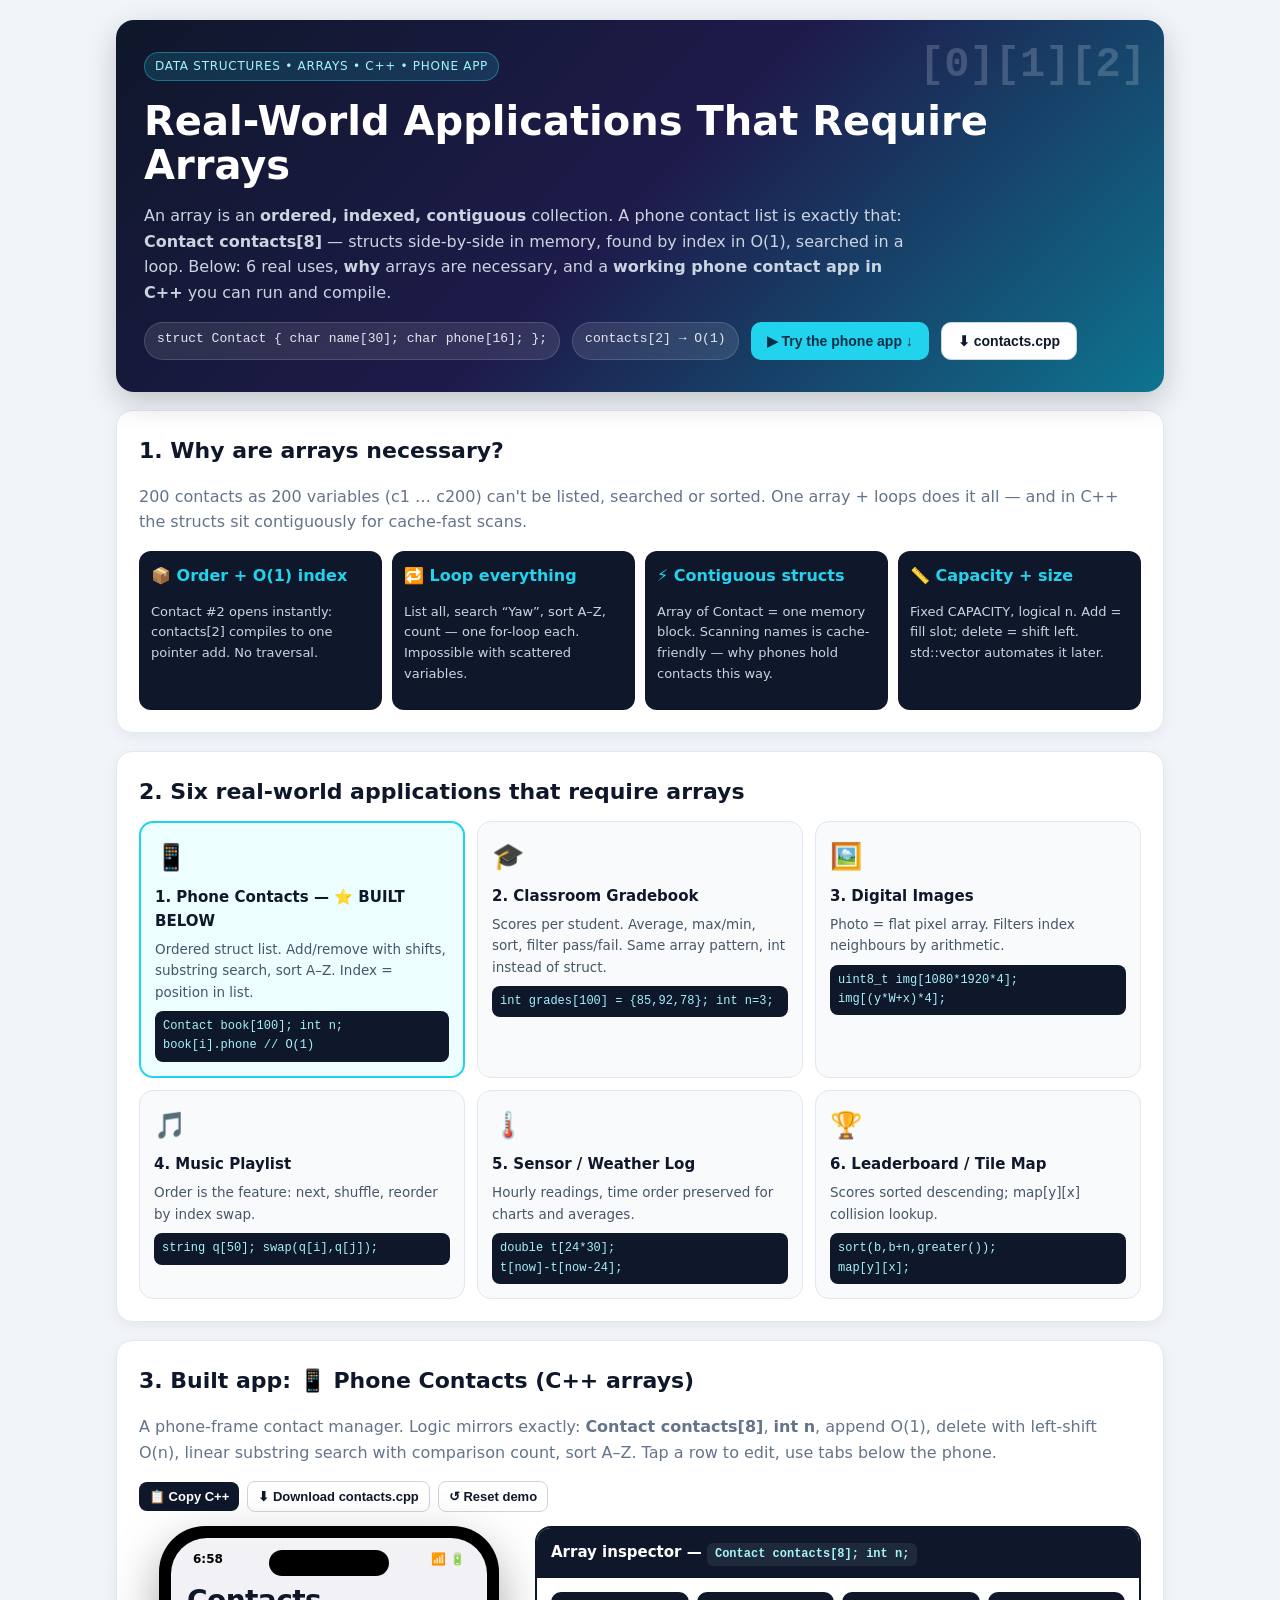
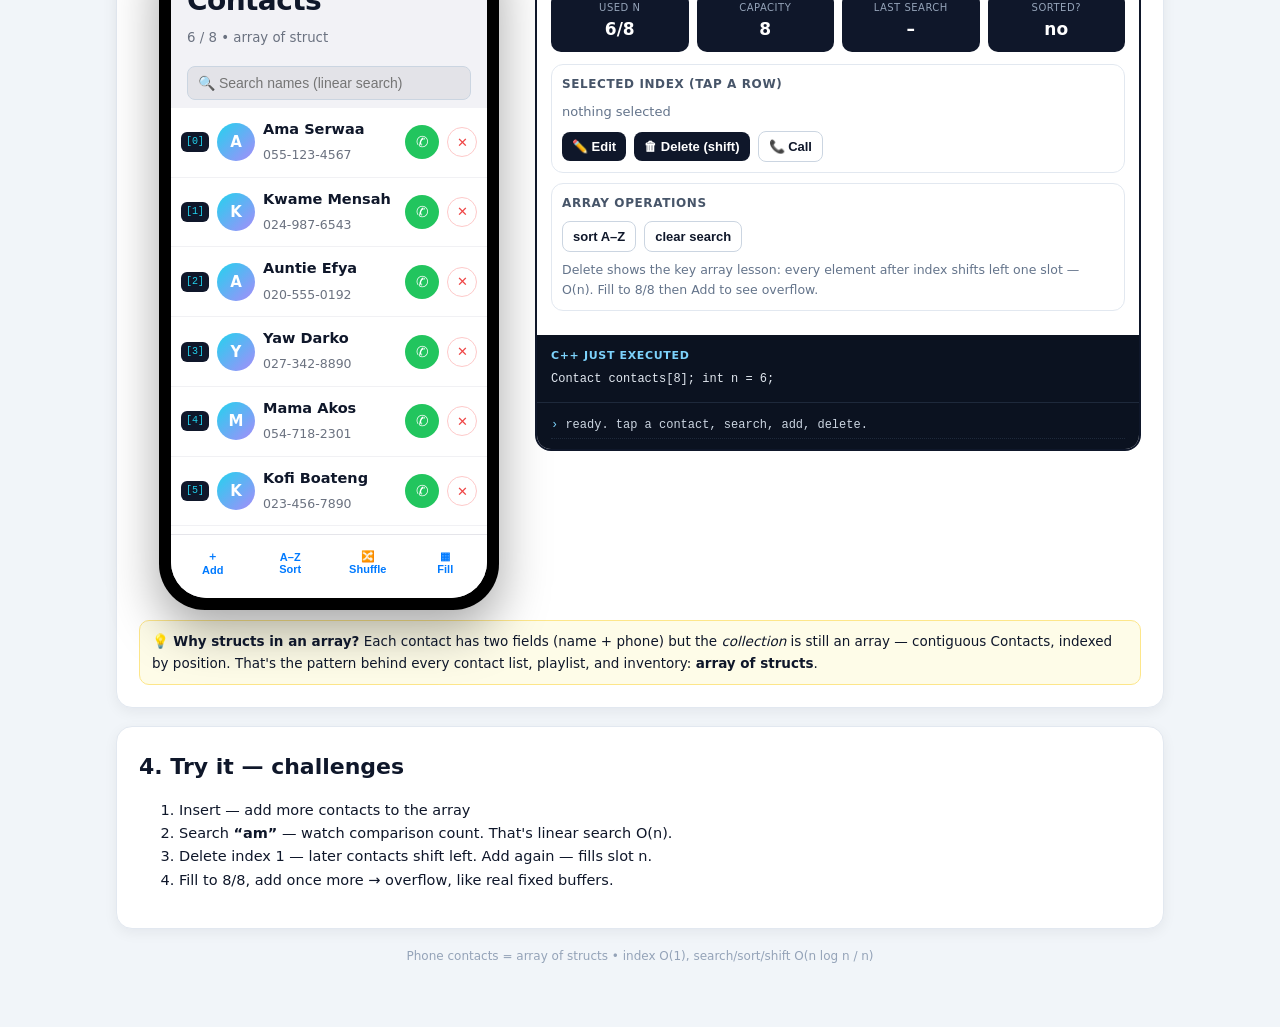
==== commit c61dba17: "Merge branch 'main' of https://github.com/Mr-Nobody1306/Arrays" ====
--- a/deploy/index.html
+++ b/deploy/index.html
@@ -77,7 +77,7 @@
 
   <section class="card" id="labSection">
     <h2>3. Built app: 📱 Phone Contacts (C++ arrays)</h2>
-    <p class="muted">A phone-frame contact manager. Logic mirrors <b>src/contacts.cpp</b> exactly: <b>Contact contacts[8]</b>, <b>int n</b>, append O(1), delete with left-shift O(n), linear substring search with comparison count, sort A–Z. Tap a row to edit, use tabs below the phone. Compile it with <b>g++ -std=c++17</b>.</p>
+    <p class="muted">A phone-frame contact manager. Logic mirrors exactly: <b>Contact contacts[8]</b>, <b>int n</b>, append O(1), delete with left-shift O(n), linear substring search with comparison count, sort A–Z. Tap a row to edit, use tabs below the phone.</p>
     <div class="row" style="margin-bottom:10px">
       <button class="btn btn-dark btn-sm" id="copyCppBtn">📋 Copy C++</button>
       <button class="btn btn-ghost btn-sm" id="dlCppBtn">⬇ Download contacts.cpp</button>
@@ -168,4 +168,4 @@
 <script src="action.js"></script>
 
 </body>
-</html>+</html>
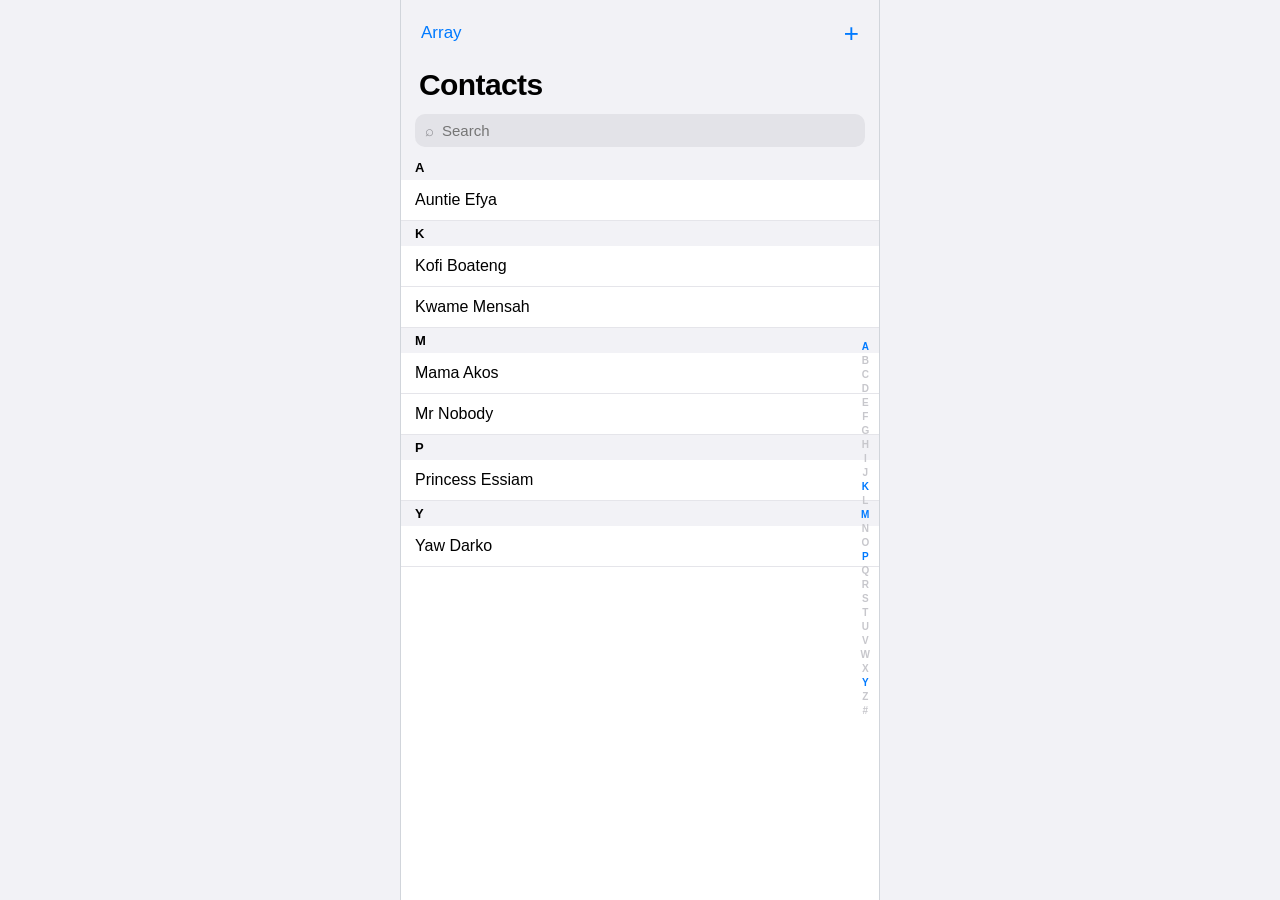
==== commit 448ff7f7: "Add files via upload" ====
--- a/deploy/index.html
+++ b/deploy/index.html
@@ -1,171 +1,139 @@
-<!DOCTYPE html>
-<html lang="en">
-<head>
-<meta charset="UTF-8">
-<meta name="viewport" content="width=device-width, initial-scale=1">
-<link rel="stylesheet" href="style.css">
-<title>Arrays in the Real World — Phone Contacts in C++</title>
-</head>
-<body>
-<style>
-  
-</style>
-
-<div class="wrap">
-  <div class="hero">
-    <span class="badge">Data Structures • Arrays • C++ • Phone App</span>
-    <h1>Real-World Applications That Require Arrays</h1>
-    <p>An array is an <b>ordered, indexed, contiguous</b> collection. A phone contact list is exactly that: <b>Contact contacts[8]</b> — structs side-by-side in memory, found by index in O(1), searched in a loop. Below: 6 real uses, <b>why</b> arrays are necessary, and a <b>working phone contact app in C++</b> you can run and compile.</p>
-    <div class="hero-grid">
-      <span class="pill">struct Contact { char name[30]; char phone[16]; };</span>
-      <span class="pill">contacts[2] → O(1)</span>
-      <button class="btn btn-primary" id="jumpLabBtn">▶ Try the phone app ↓</button>
-      <button class="btn btn-ghost" id="topDlBtn">⬇ contacts.cpp</button>
-    </div>
-  </div>
-
-  <section class="card">
-    <h2>1. Why are arrays necessary?</h2>
-    <p class="muted">200 contacts as 200 variables (c1 … c200) can't be listed, searched or sorted. One array + loops does it all — and in C++ the structs sit contiguously for cache-fast scans.</p>
-    <div class="why">
-      <div><b>📦 Order + O(1) index</b><p>Contact #2 opens instantly: contacts[2] compiles to one pointer add. No traversal.</p></div>
-      <div><b>🔁 Loop everything</b><p>List all, search “Yaw”, sort A–Z, count — one for-loop each. Impossible with scattered variables.</p></div>
-      <div><b>⚡ Contiguous structs</b><p>Array of Contact = one memory block. Scanning names is cache-friendly — why phones hold contacts this way.</p></div>
-      <div><b>📏 Capacity + size</b><p>Fixed CAPACITY, logical n. Add = fill slot; delete = shift left. std::vector automates it later.</p></div>
-    </div>
-  </section>
-
-  <section class="card">
-    <h2>2. Six real-world applications that require arrays</h2>
-    <div class="apps">
-      <div class="app chosen">
-        <div class="icon">📱</div><h4>1. Phone Contacts — ⭐ BUILT BELOW</h4>
-        <p>Ordered struct list. Add/remove with shifts, substring search, sort A–Z. Index = position in list.</p>
-        <code>Contact book[100]; int n;
-book[i].phone // O(1)</code>
-      </div>
-      <div class="app">
-        <div class="icon">🎓</div><h4>2. Classroom Gradebook</h4>
-        <p>Scores per student. Average, max/min, sort, filter pass/fail. Same array pattern, int instead of struct.</p>
-        <code>int grades[100] = {85,92,78}; int n=3;</code>
-      </div>
-      <div class="app">
-        <div class="icon">🖼️</div><h4>3. Digital Images</h4>
-        <p>Photo = flat pixel array. Filters index neighbours by arithmetic.</p>
-        <code>uint8_t img[1080*1920*4];
-img[(y*W+x)*4];</code>
-      </div>
-      <div class="app">
-        <div class="icon">🎵</div><h4>4. Music Playlist</h4>
-        <p>Order is the feature: next, shuffle, reorder by index swap.</p>
-        <code>string q[50]; swap(q[i],q[j]);</code>
-      </div>
-      <div class="app">
-        <div class="icon">🌡️</div><h4>5. Sensor / Weather Log</h4>
-        <p>Hourly readings, time order preserved for charts and averages.</p>
-        <code>double t[24*30];
-t[now]-t[now-24];</code>
-      </div>
-      <div class="app">
-        <div class="icon">🏆</div><h4>6. Leaderboard / Tile Map</h4>
-        <p>Scores sorted descending; map[y][x] collision lookup.</p>
-        <code>sort(b,b+n,greater());
-map[y][x];</code>
-      </div>
-    </div>
-  </section>
-
-  <section class="card" id="labSection">
-    <h2>3. Built app: 📱 Phone Contacts (C++ arrays)</h2>
-    <p class="muted">A phone-frame contact manager. Logic mirrors exactly: <b>Contact contacts[8]</b>, <b>int n</b>, append O(1), delete with left-shift O(n), linear substring search with comparison count, sort A–Z. Tap a row to edit, use tabs below the phone.</p>
-    <div class="row" style="margin-bottom:10px">
-      <button class="btn btn-dark btn-sm" id="copyCppBtn">📋 Copy C++</button>
-      <button class="btn btn-ghost btn-sm" id="dlCppBtn">⬇ Download contacts.cpp</button>
-      <button class="btn btn-ghost btn-sm" id="resetBtn">↺ Reset demo</button>
-      <span class="muted" id="cppMsgEl" style="font-size:13px"></span>
-    </div>
-    <div class="lab2">
-      <div class="phone">
-        <div class="screen">
-          <div class="notch"></div>
-          <div class="statusbar"><span id="clockEl">9:41</span><span>📶 🔋</span></div>
-          <div class="apphead"><h3>Contacts</h3><small id="countEl">6 / 8 • array of struct</small></div>
-          <div class="searchrow"><input id="searchInput" type="text" placeholder="🔍 Search names (linear search)"></div>
-          <div class="contactList" id="contactListCtn"></div>
-          <div class="sheet" id="addSheetCtn" hidden>
-            <h4 id="sheetTitleEl">New contact</h4>
-            <input id="nameInput" type="text" maxlength="28" placeholder="Name">
-            <input id="phoneInput" type="tel" maxlength="15" placeholder="Phone e.g. 055-000-0000">
-            <div class="row">
-              <button class="btn btn-dark btn-sm" id="saveContactBtn">Save</button>
-              <button class="btn btn-ghost btn-sm" id="cancelSheetBtn">Cancel</button>
-              <span class="muted" id="sheetMsgEl" style="font-size:12px"></span>
-            </div>
-          </div>
-          <div class="calling" id="callingCtn" hidden>
-            <div class="bigAvatar" id="callingAvatarEl">Y</div>
-            <b id="callingNameEl" style="font-size:20px">Yaw</b>
-            <span id="callingNumEl" class="muted" style="color:#cbd5e1">027…</span>
-            <span id="callingTimerEl" style="font-family:ui-monospace,monospace">00:00</span>
-            <button class="endBtn" id="endCallBtn">✆</button>
-          </div>
-          <div class="tabbar">
-            <button id="tabAddBtn">＋<br>Add</button>
-            <button id="tabSortBtn">A–Z<br>Sort</button>
-            <button id="tabShuffleBtn">🔀<br>Shuffle</button>
-            <button id="tabFillBtn">▦<br>Fill</button>
-          </div>
-        </div>
-      </div>
-      <div class="side">
-        <div class="side-head"><h3>Array inspector — <code>Contact contacts[8]; int n;</code></h3></div>
-        <div class="side-body">
-          <div class="stats">
-            <div class="stat"><small>used n</small><b id="stNEl">–</b></div>
-            <div class="stat"><small>capacity</small><b>8</b></div>
-            <div class="stat"><small>last search</small><b id="stCmpEl">–</b></div>
-            <div class="stat"><small>sorted?</small><b id="stSortEl">–</b></div>
-          </div>
-          <div class="ctl">
-            <h4>Selected index (tap a row)</h4>
-            <div class="row">
-              <span class="muted" id="selInfoEl" style="font-size:13px">nothing selected</span>
-            </div>
-            <div class="row" style="margin-top:8px">
-              <button class="btn btn-dark btn-sm" id="editBtn">✏️ Edit</button>
-              <button class="btn btn-dark btn-sm" id="delBtn">🗑 Delete (shift)</button>
-              <button class="btn btn-ghost btn-sm" id="callBtn">📞 Call</button>
-            </div>
-          </div>
-          <div class="ctl">
-            <h4>Array operations</h4>
-            <div class="row">
-              <button class="btn btn-ghost btn-sm" id="sortBtn2">sort A–Z</button>
-              <button class="btn btn-ghost btn-sm" id="clearSearchBtn">clear search</button>
-            </div>
-            <p class="muted" style="font-size:12.5px;margin:8px 0 0">Delete shows the key array lesson: every element after index shifts left one slot — O(n). Fill to 8/8 then Add to see overflow.</p>
-          </div>
-        </div>
-        <div class="cppview"><h4>C++ just executed</h4><pre id="cppViewEl">Contact contacts[8]; int n = 6;</pre></div>
-        <div class="log" id="logCtn"><div><span class="info">›</span> ready. tap a contact, search, add, delete.</div></div>
-      </div>
-    </div>
-    <div class="note">💡 <b>Why structs in an array?</b> Each contact has two fields (name + phone) but the <i>collection</i> is still an array — contiguous Contacts, indexed by position. That's the pattern behind every contact list, playlist, and inventory: <b>array of structs</b>.</div>
-  </section>
-
-  <section class="card">
-    <h2>4. Try it — challenges</h2>
-    <ol style="font-size:14.5px">
-      <li>Insert — add more contacts to the array</li>
-      <li>Search <b>“am”</b> — watch comparison count. That's linear search O(n).</li>
-      <li>Delete index 1 — later contacts shift left. Add again — fills slot n.</li>
-      <li>Fill to 8/8, add once more → overflow, like real fixed buffers.</li>
-    </ol>
-  </section>
-  <div class="footer">Phone contacts = array of structs • index O(1), search/sort/shift O(n log n / n)</div>
-</div>
-
-<script src="action.js"></script>
-
-</body>
-</html>
+<!DOCTYPE html>
+<html lang="en">
+<head>
+<meta charset="UTF-8">
+<meta name="viewport" content="width=device-width, initial-scale=1, viewport-fit=cover">
+<meta name="theme-color" content="#f2f2f6">
+<link rel="stylesheet" href="style.css">
+<title>Contacts — Array Phone App (C++)</title>
+</head>
+<body>
+
+<div class="iphone">
+  <!-- LIST -->
+  <section class="view" id="viewListCtn">
+    <div class="navbar">
+      <button class="navbtn" id="arrayNavBtn">Array</button>
+      <button class="navbtn" id="addNavBtn" style="font-size:26px; line-height:1">+</button>
+    </div>
+    <div class="navbar"><h1>Contacts</h1></div>
+    <div class="searchrow"><div class="searchbox">⌕<input id="searchInput" type="text" placeholder="Search"></div></div>
+    <div class="listWrap" id="listWrapCtn">
+      <div id="sectionsCtn"></div>
+      <div class="alphaIdx" id="alphaIdxCtn"></div>
+    </div>
+  </section>
+
+  <!-- DETAIL -->
+  <section class="view" id="viewDetailCtn" hidden>
+    <div class="navbar" style="background:#f2f2f6">
+      <button class="navbtn" id="backBtn">‹ Contacts</button>
+      <button class="navbtn" id="editToggleBtn">Edit</button>
+    </div>
+    <div class="listWrap">
+      <div class="detailTop">
+        <div class="bigAvatar" id="detailAvatarEl">Y</div>
+        <div id="detailNameWrap"><div class="detailName" id="detailNameEl">Yaw Darko</div></div>
+        <div class="quickActions">
+          <div class="qa"><button id="detailCallBtn">✆</button><span>call</span></div>
+          <div class="qa"><button id="detailMsgBtn">💬</button><span>message</span></div>
+          <div class="qa"><button id="detailMailBtn">✉</button><span>mail</span></div>
+        </div>
+      </div>
+      <div class="field">
+        <div class="frow"><span class="lab">mobile</span><a class="val" id="detailPhoneEl">027-342-8890</a></div>
+        <div class="frow"><span class="lab">array index</span><span class="val" id="detailIdxEl" style="font-family:ui-monospace,monospace; font-size:13px">[3] of 6</span></div>
+      </div>
+      <button class="dangerBtn" id="deleteContactBtn">Delete Contact</button>
+      <div style="height:30px"></div>
+    </div>
+  </section>
+
+  <!-- ADD / EDIT FORM -->
+  <section class="view" id="viewFormCtn" hidden>
+    <div class="navbar" style="background:#f2f2f6">
+      <button class="navbtn" id="formCancelBtn">Cancel</button>
+      <span class="navtitle" id="formTitleEl">New Contact</span>
+      <button class="navbtn" id="formDoneBtn" style="font-weight:700">Done</button>
+    </div>
+    <div class="listWrap">
+      <div class="formTop"><div class="formAva">add photo</div></div>
+      <div class="formCard">
+        <input id="firstInput" type="text" maxlength="20" placeholder="First name">
+        <input id="lastInput" type="text" maxlength="20" placeholder="Last name">
+      </div>
+      <div class="formCard">
+        <input id="phoneInput" type="tel" maxlength="15" placeholder="add phone">
+      </div>
+      <p class="muted" id="formMsgEl" style="padding:0 14px"></p>
+    </div>
+  </section>
+
+  <!-- ARRAY INSPECTOR -->
+  <section class="view" id="viewArrayCtn" hidden>
+    <div class="navbar" style="background:#f2f2f6">
+      <button class="navbtn" id="arrayBackBtn">‹ Contacts</button>
+      <span class="navtitle">Array</span>
+      <span style="width:70px"></span>
+    </div>
+    <div class="arrayScroll">
+      <div class="stats">
+        <div class="stat"><small>used n</small><b id="stNEl">6/8</b></div>
+        <div class="stat"><small>capacity</small><b>8</b></div>
+        <div class="stat"><small>search</small><b id="stCmpEl">–</b></div>
+        <div class="stat"><small>sorted?</small><b id="stSortEl">yes</b></div>
+      </div>
+      <div class="card">
+        <h4>Explanation & source</h4>
+        <div class="rowbtns">
+          <button class="btn btn-primary btn-sm" id="pdfBtn">📄 Guide PDF</button>
+          <button class="btn btn-dark btn-sm" id="copyCppBtn">📋 Copy C++</button>
+          <button class="btn btn-ghost btn-sm" id="dlCppBtn">⬇ .cpp</button>
+          <button class="btn btn-ghost btn-sm" id="resetBtn">↺ Reset</button>
+        </div>
+        <p class="muted" id="cppMsgEl" style="margin:6px 0 0"></p>
+      </div>
+      <div class="card">
+        <h4>Demo ops</h4>
+        <div class="rowbtns">
+          <button class="btn btn-ghost btn-sm" id="fillBtn">fill to 8</button>
+          <button class="btn btn-ghost btn-sm" id="shuffleBtn">shuffle</button>
+          <button class="btn btn-ghost btn-sm" id="sortBtn2">sort A–Z</button>
+          <button class="btn btn-ghost btn-sm" id="clearSearchBtn">clear search</button>
+        </div>
+      </div>
+      <div class="cppview"><h4>C++ just executed</h4><pre id="cppViewEl">Contact contacts[8]; int n = 6;</pre></div>
+      <div class="log" id="logCtn"><div><span class="info">›</span> ready.</div></div>
+    </div>
+  </section>
+
+  <!-- DELETE CONFIRM -->
+  <div class="mask" id="delMaskCtn" hidden>
+    <div class="asheet">
+      <div class="grp"><button class="danger" id="confirmDelBtn">Delete Contact</button></div>
+      <div class="grp"><button class="cancel" id="cancelDelBtn">Cancel</button></div>
+    </div>
+  </div>
+
+  <!-- CALL -->
+  <div class="calling" id="callingCtn" hidden>
+    <div class="bigAvatar" id="callingAvatarEl">Y</div>
+    <b id="callingNameEl" style="font-size:28px; font-weight:600">Yaw</b>
+    <span id="callingNumEl" style="color:#d1d1d6">mobile</span>
+    <span id="callingTimerEl" style="font-size:14px; color:#d1d1d6">calling…</span>
+    <div class="callGrid">
+      <div class="cg"><button data-f="mute">🔇</button><span>mute</span></div>
+      <div class="cg"><button data-f="keypad">▦</button><span>keypad</span></div>
+      <div class="cg"><button data-f="speaker">🔊</button><span>speaker</span></div>
+      <div class="cg"><button data-f="ft">📹</button><span>FaceTime</span></div>
+      <div class="cg"><button data-f="msg">💬</button><span>message</span></div>
+      <div class="cg"><button data-f="con">👥</button><span>contacts</span></div>
+    </div>
+    <button class="endBtn" id="endCallBtn">✆</button>
+  </div>
+</div>
+
+<script src="action.js"></script>
+
+</body>
+</html>
--- a/deploy/style.css
+++ b/deploy/style.css
@@ -1,93 +1,87 @@
-*{box-sizing:border-box}
-  body{background:#f1f5f9; color:#0f172a; text-align:left; font-family:Inter,system-ui,-apple-system,Segoe UI,Roboto,Arial,sans-serif; margin:0; line-height:1.6}
-  .wrap{max-width:1080px; margin:0 auto; padding:20px 16px 60px}
-  .hero{background:linear-gradient(135deg,#0f172a 0%,#1e1b4b 50%,#0e7490 100%); color:#fff; border-radius:18px; padding:32px 28px; position:relative; overflow:hidden; box-shadow:0 10px 30px rgba(0,0,0,.2)}
-  .hero::after{content:"[0][1][2]"; position:absolute; right:18px; top:12px; font-family:ui-monospace,monospace; opacity:.18; font-size:42px; font-weight:800}
-  .badge{display:inline-block; background:rgba(34,211,238,.15); border:1px solid rgba(34,211,238,.4); color:#a5f3fc; padding:4px 10px; border-radius:999px; font-size:12px; letter-spacing:.06em; text-transform:uppercase; margin-bottom:10px}
-  .hero h1{margin:.2em 0 .2em; font-size:clamp(26px,4vw,40px); line-height:1.1; color:#fff}
-  .hero p{color:#cbd5e1; max-width:760px}
-  .hero-grid{display:flex; gap:12px; flex-wrap:wrap; margin-top:16px}
-  .pill{background:rgba(255,255,255,.1); border:1px solid rgba(255,255,255,.15); padding:6px 12px; border-radius:999px; font-size:13px; font-family:ui-monospace,monospace; color:#e2e8f0}
-  .btn{appearance:none; border:0; border-radius:10px; padding:10px 16px; font-weight:700; cursor:pointer; transition:.15s; font-size:14px}
-  .btn.btn-primary{background:#22d3ee; color:#082f49}
-  .btn.btn-ghost{background:#fff; border:1px solid #cbd5e1; color:#0f172a}
-  .btn.btn-dark{background:#0f172a; color:#fff}
-  .btn-sm{padding:7px 10px; font-size:13px; border-radius:8px}
-  section.card{background:#fff; border:1px solid #e2e8f0; border-radius:16px; padding:22px; margin-top:18px; box-shadow:0 4px 14px rgba(15,23,42,.06)}
-  section.card h2{margin:0 0 6px; font-size:22px}
-  .muted{color:#64748b}
-  .grid2{display:grid; grid-template-columns:1fr 1fr; gap:14px}
-  @media(max-width:800px){.grid2{grid-template-columns:1fr}}
-  .apps{display:grid; grid-template-columns:repeat(3,1fr); gap:12px; margin-top:12px}
-  @media(max-width:900px){.apps{grid-template-columns:repeat(2,1fr)}}
-  @media(max-width:560px){.apps{grid-template-columns:1fr}}
-  .app{border:1px solid #e2e8f0; border-radius:14px; padding:14px; background:#f8fafc}
-  .app.chosen{border:2px solid #22d3ee; background:#ecfeff}
-  .app .icon{font-size:26px}
-  .app h4{margin:6px 0 4px; font-size:15px}
-  .app p{font-size:13.5px; color:#475569; margin:6px 0}
-  .app code{font-family:ui-monospace,monospace; font-size:12px; background:#0f172a; color:#a5f3fc; padding:6px 8px; border-radius:8px; display:block; overflow-x:auto; margin-top:8px; white-space:pre}
-  .why{display:grid; grid-template-columns:repeat(4,1fr); gap:10px; margin-top:12px}
-  @media(max-width:800px){.why{grid-template-columns:repeat(2,1fr)}}
-  @media(max-width:480px){.why{grid-template-columns:1fr}}
-  .why div{background:#0f172a; color:#e2e8f0; border-radius:12px; padding:12px}
-  .why b{color:#22d3ee}
-  .why p{font-size:13px; color:#cbd5e1}
-  pre.code{background:#0f172a; color:#e2e8f0; padding:14px; border-radius:12px; overflow:auto; font-size:12.5px; line-height:1.55}
-  /* phone lab */
-  .lab2{display:grid; grid-template-columns:380px 1fr; gap:16px; margin-top:14px; align-items:start}
-  @media(max-width:900px){.lab2{grid-template-columns:1fr}}
-  .phone{width:100%; max-width:340px; margin:0 auto; background:#000; border-radius:46px; padding:12px; box-shadow:0 20px 50px rgba(0,0,0,.35)}
-  .screen{background:#f2f2f6; border-radius:36px; overflow:hidden; height:660px; max-height:74vh; min-height:520px; display:flex; flex-direction:column; position:relative}
-  .notch{position:absolute; top:12px; left:50%; transform:translateX(-50%); width:120px; height:26px; background:#000; border-radius:99px; z-index:5}
-  .statusbar{display:flex; justify-content:space-between; padding:12px 22px 4px; font-size:12px; font-weight:700; color:#000}
-  .apphead{padding:6px 16px 8px; background:#f2f2f6}
-  .apphead h3{margin:0; font-size:28px; letter-spacing:-.02em}
-  .apphead small{color:#6b7280}
-  .searchrow{padding:8px 16px; background:#f2f2f6}
-  .searchrow input{width:100%; border:0; background:#e3e3e8; border-radius:10px; padding:9px 12px; font-size:14px}
-  .contactList{flex:1; overflow-y:auto; background:#fff; padding-bottom:10px}
-  .cRow{display:flex; align-items:center; gap:8px; padding:10px 10px; border-bottom:1px solid #f1f1f4; cursor:pointer}
-  .cRow:hover{background:#f8fafc}
-  .cRow.selected{background:#ecfeff}
-  .avatar{width:38px; height:38px; border-radius:99px; background:linear-gradient(135deg,#22d3ee,#a78bfa); color:#fff; font-weight:800; display:flex; align-items:center; justify-content:center; font-size:15px; flex-shrink:0}
-  .cInfo{flex:1; min-width:0}
-  .cInfo b{display:block; font-size:14.5px; white-space:nowrap; overflow:hidden; text-overflow:ellipsis}
-  .cInfo span{font-size:12.5px; color:#6b7280}
-  .idxBadge{font-family:ui-monospace,monospace; font-size:10px; background:#0f172a; color:#22d3ee; border-radius:6px; padding:2px 5px}
-  .callBtn{width:34px; height:34px; border-radius:99px; border:0; background:#22c55e; color:#fff; font-size:15px; cursor:pointer; flex-shrink:0}
-  .delBtn{width:30px; height:30px; border-radius:99px; border:1px solid #fecaca; background:#fff; color:#ef4444; cursor:pointer; flex-shrink:0}
-  .tabbar{display:flex; border-top:1px solid #e5e5ea; background:rgba(255,255,255,.95); padding:8px 6px 16px; gap:6px}
-  .tabbar button{flex:1; border:0; background:none; font-size:11px; font-weight:700; color:#007aff; cursor:pointer; padding:6px 2px; border-radius:8px}
-  .tabbar button:active{background:#e5e5ea}
-  .sheet{position:absolute; left:0; right:0; bottom:0; background:#fff; border-radius:18px 18px 0 0; padding:14px; box-shadow:0 -10px 30px rgba(0,0,0,.2); z-index:10}
-  .sheet h4{margin:0 0 8px}
-  .sheet input{width:100%; margin-bottom:8px; border:1px solid #d1d5db; border-radius:10px; padding:10px; font-size:15px}
-  .side{background:#fff; border:2px solid #0f172a; border-radius:16px; overflow:hidden}
-  .side-head{background:#0f172a; color:#fff; padding:12px 14px}
-  .side-head h3{margin:0; font-size:15px; color:#fff; overflow-wrap:anywhere}
-  .side-head code{background:#1e293b; color:#a5f3fc; padding:2px 8px; border-radius:6px; display:inline-block; max-width:100%; overflow-wrap:anywhere; font-size:12px}
-  .side-body{padding:14px}
-  .stats{display:grid; grid-template-columns:repeat(4,1fr); gap:8px; margin-bottom:12px}
-  @media(max-width:520px){.stats{grid-template-columns:repeat(2,1fr)}}
-  .stat{min-width:0; background:#0f172a; color:#fff; border-radius:10px; padding:8px; text-align:center}
-  @media(max-width:480px){.cInfo b{font-size:14px} .callBtn{width:32px; height:32px} .wrap{padding:14px 10px 50px} section.card{padding:16px 12px}}
-  .stat small{display:block; color:#94a3b8; font-size:10px; text-transform:uppercase; letter-spacing:.05em}
-  .stat b{font-size:17px}
-  .ctl{border:1px solid #e2e8f0; border-radius:12px; padding:10px; margin-bottom:10px}
-  .ctl h4{margin:0 0 8px; font-size:12px; text-transform:uppercase; letter-spacing:.05em; color:#475569}
-  .row{display:flex; gap:8px; flex-wrap:wrap; align-items:center}
-  input[type=text],input[type=tel]{border:1px solid #cbd5e1; border-radius:8px; padding:8px 10px; font-size:14px}
-  .cppview{background:#0b1220; color:#e2e8f0; padding:12px 14px}
-  .cppview h4{margin:0 0 6px; color:#7dd3fc; font-size:11px; text-transform:uppercase; letter-spacing:.06em}
-  .cppview pre{margin:0; font-family:ui-monospace,monospace; font-size:12px; overflow:auto; white-space:pre-wrap}
-  .log{background:#0b1220; color:#cbd5e1; font-family:ui-monospace,monospace; font-size:12px; padding:10px 14px; max-height:170px; overflow:auto; border-top:1px solid #1e293b}
-  .log div{padding:3px 0; border-bottom:1px dotted #1e293b}
-  .log .ok{color:#86efac} .log .info{color:#7dd3fc} .log .err{color:#fca5a5}
-  .calling{position:absolute; inset:0; background:linear-gradient(180deg,#0f172a,#1e1b4b); color:#fff; z-index:20; display:flex; flex-direction:column; align-items:center; justify-content:center; gap:8px}
-  .calling[hidden]{display:none}
-  .calling .bigAvatar{width:90px; height:90px; border-radius:99px; background:linear-gradient(135deg,#22d3ee,#a78bfa); display:flex; align-items:center; justify-content:center; font-size:36px; font-weight:800}
-  .endBtn{background:#ef4444; color:#fff; border:0; border-radius:99px; width:60px; height:60px; font-size:24px; cursor:pointer; margin-top:14px}
-  .note{background:#fefce8; border:1px solid #fde68a; border-radius:10px; padding:10px 12px; font-size:13.5px; margin-top:10px}
-  .footer{text-align:center; color:#94a3b8; font-size:12px; margin-top:18px}
-  html{color-scheme:light}+
+  *{box-sizing:border-box}
+  html,body{height:100%}
+  body{margin:0; background:#f2f2f6; color:#000; text-align:left; font-family:-apple-system,BlinkMacSystemFont,"SF Pro Text",Inter,Segoe UI,Roboto,Arial,sans-serif; min-height:100dvh; display:flex; align-items:flex-start; justify-content:center; padding:0; -webkit-font-smoothing:antialiased}
+  [hidden]{display:none !important}
+  .iphone{width:100%; max-width:480px; height:100dvh; background:#fff; display:flex; flex-direction:column; position:relative; overflow:hidden}
+  @media(min-width:560px){ .iphone{border-left:1px solid #d1d5db; border-right:1px solid #d1d5db} }
+  .view{flex:1; min-height:0; display:flex; flex-direction:column; background:#fff}
+  /* nav */
+  .navbar{display:flex; align-items:center; justify-content:space-between; padding:max(10px, env(safe-area-inset-top)) 8px 0; background:#f2f2f6}
+  .navbar h1{margin:0; font-size:30px; font-weight:700; letter-spacing:-.02em; padding:2px 10px 8px}
+  .navbtn{border:0; background:none; color:#007aff; font-size:17px; cursor:pointer; padding:10px 12px}
+  .navbtn:active{opacity:.5}
+  .navtitle{font-size:17px; font-weight:600}
+  /* search */
+  .searchrow{padding:4px 14px 8px; background:#f2f2f6}
+  .searchbox{display:flex; align-items:center; gap:6px; background:#e3e3e8; border-radius:10px; padding:7px 10px; color:#8e8e93; font-size:15px}
+  .searchbox input{flex:1; border:0; background:none; outline:none; font-size:15px; color:#000; min-width:0}
+  /* sections */
+  .listWrap{flex:1; min-height:0; overflow-y:auto; position:relative; background:#fff}
+  .secHead{background:#f2f2f6; color:#000; font-size:13px; font-weight:600; padding:5px 14px}
+  .row{display:flex; align-items:center; padding:11px 14px; font-size:16px; border-bottom:1px solid #e5e5ea; cursor:pointer; background:#fff}
+  .row:active{background:#e5e5ea}
+  .alphaIdx{position:absolute; right:2px; top:50%; transform:translateY(-50%); display:flex; flex-direction:column; gap:1px; z-index:5; padding:4px 2px}
+  .alphaIdx button{border:0; background:none; font-size:10px; font-weight:600; color:#007aff; padding:1px 5px; cursor:pointer}
+  .alphaIdx button.dim{color:#c7c7cc}
+  .nores{padding:30px; text-align:center; color:#8e8e93}
+  /* detail */
+  .detailTop{background:#f2f2f6; text-align:center; padding:6px 0 14px}
+  .bigAvatar{width:96px; height:96px; border-radius:99px; margin:6px auto 10px; background:linear-gradient(135deg,#8e8e93,#c7c7cc); color:#fff; display:flex; align-items:center; justify-content:center; font-size:38px; font-weight:500}
+  .detailName{font-size:24px; font-weight:600}
+  .quickActions{display:flex; justify-content:center; gap:34px; margin-top:14px}
+  .qa{display:flex; flex-direction:column; align-items:center; gap:5px; font-size:11px; color:#007aff}
+  .qa button{width:52px; height:52px; border-radius:99px; border:0; background:#e9e9ee; color:#007aff; font-size:20px; cursor:pointer}
+  .qa button:active{filter:brightness(.92)}
+  .field{background:#fff; border-top:1px solid #e5e5ea; border-bottom:1px solid #e5e5ea; margin-top:22px; padding:0 14px}
+  .field .frow{display:flex; justify-content:space-between; gap:10px; padding:11px 0; font-size:16px; border-bottom:1px solid #e5e5ea}
+  .field .frow:last-child{border-bottom:0}
+  .field .lab{color:#8e8e93; font-size:13px; padding-top:2px}
+  .field .val{color:#000}
+  .field a.val{color:#007aff; text-decoration:none; cursor:pointer}
+  .dangerBtn{display:block; width:100%; border:0; background:#fff; color:#ff3b30; font-size:16px; padding:13px; margin-top:22px; border-top:1px solid #e5e5ea; border-bottom:1px solid #e5e5ea; cursor:pointer}
+  .editInput{border:0; border-bottom:1px solid #007aff; outline:none; font-size:20px; text-align:center; width:80%; padding:4px}
+  /* form */
+  .formTop{background:#f2f2f6; padding:10px 0 16px; text-align:center}
+  .formAva{width:80px; height:80px; border-radius:99px; margin:4px auto 12px; background:#e9e9ee; color:#007aff; display:flex; align-items:center; justify-content:center; font-size:14px}
+  .formCard{background:#fff; border-top:1px solid #e5e5ea; border-bottom:1px solid #e5e5ea; margin-bottom:22px}
+  .formCard input{display:block; width:100%; border:0; border-bottom:1px solid #e5e5ea; outline:none; font-size:16px; padding:12px 14px}
+  .formCard input:last-child{border-bottom:0}
+  /* array view */
+  .arrayScroll{flex:1; min-height:0; overflow-y:auto; background:#f2f2f6; padding:12px 14px 24px}
+  .stats{display:grid; grid-template-columns:repeat(2,1fr); gap:8px; margin:10px 0}
+  .stat{background:#0f172a; color:#fff; border-radius:10px; padding:9px; text-align:center; min-width:0}
+  .stat small{display:block; color:#94a3b8; font-size:10px; text-transform:uppercase; letter-spacing:.05em}
+  .stat b{font-size:16px}
+  .card{background:#fff; border:1px solid #e2e8f0; border-radius:12px; padding:10px; margin-bottom:10px}
+  .card h4{margin:0 0 8px; font-size:12px; text-transform:uppercase; letter-spacing:.05em; color:#475569}
+  .rowbtns{display:flex; gap:8px; flex-wrap:wrap; align-items:center}
+  .btn{appearance:none; border:0; border-radius:10px; padding:9px 13px; font-weight:700; cursor:pointer; font-size:13.5px}
+  .btn.btn-primary{background:#22d3ee; color:#082f49}
+  .btn.btn-dark{background:#0f172a; color:#fff}
+  .btn.btn-ghost{background:#fff; border:1px solid #cbd5e1; color:#0f172a}
+  .btn-sm{padding:7px 10px; font-size:12.5px; border-radius:8px}
+  .muted{color:#64748b; font-size:12.5px}
+  .cppview{background:#0b1220; color:#e2e8f0; padding:10px 12px; border-radius:10px; margin-bottom:10px}
+  .cppview h4{margin:0 0 6px; color:#7dd3fc; font-size:11px; text-transform:uppercase; letter-spacing:.06em}
+  .cppview pre{margin:0; font-family:ui-monospace,monospace; font-size:11.5px; overflow:auto; white-space:pre-wrap}
+  .log{background:#0b1220; color:#cbd5e1; font-family:ui-monospace,monospace; font-size:11.5px; padding:10px 12px; max-height:150px; overflow:auto; border-radius:10px}
+  .log div{padding:3px 0; border-bottom:1px dotted #1e293b}
+  .log .ok{color:#86efac} .log .info{color:#7dd3fc} .log .err{color:#fca5a5}
+  /* action sheet */
+  .mask{position:absolute; inset:0; background:rgba(0,0,0,.4); z-index:30; display:flex; align-items:flex-end; justify-content:center; padding:10px}
+  .asheet{width:100%; max-width:420px; margin-bottom:max(10px, env(safe-area-inset-bottom))}
+  .asheet button{display:block; width:100%; border:0; background:rgba(255,255,255,.95); font-size:18px; padding:14px; cursor:pointer; color:#007aff}
+  .asheet button.danger{color:#ff3b30}
+  .asheet .grp{border-radius:14px; overflow:hidden; margin-bottom:8px}
+  .asheet .grp button+button{border-top:1px solid #e5e5ea}
+  .asheet .cancel{border-radius:14px; font-weight:600}
+  /* call screen */
+  .calling{position:absolute; inset:0; background:linear-gradient(180deg,#1c1c1e,#3a3a3c); color:#fff; z-index:20; display:flex; flex-direction:column; align-items:center; padding-top:70px; gap:6px}
+  .calling[hidden]{display:none}
+  .calling .bigAvatar{background:rgba(255,255,255,.25)}
+  .callGrid{display:grid; grid-template-columns:repeat(3,74px); gap:16px; margin-top:30px}
+  .callGrid .cg{display:flex; flex-direction:column; align-items:center; gap:4px; font-size:10px; color:#fff}
+  .callGrid .cg button{width:64px; height:64px; border-radius:99px; border:0; background:rgba(255,255,255,.2); color:#fff; font-size:22px; cursor:pointer}
+  .endBtn{background:#ff3b30; color:#fff; border:0; border-radius:99px; width:64px; height:64px; font-size:26px; cursor:pointer; margin-top:22px}
+  html{color-scheme:light}
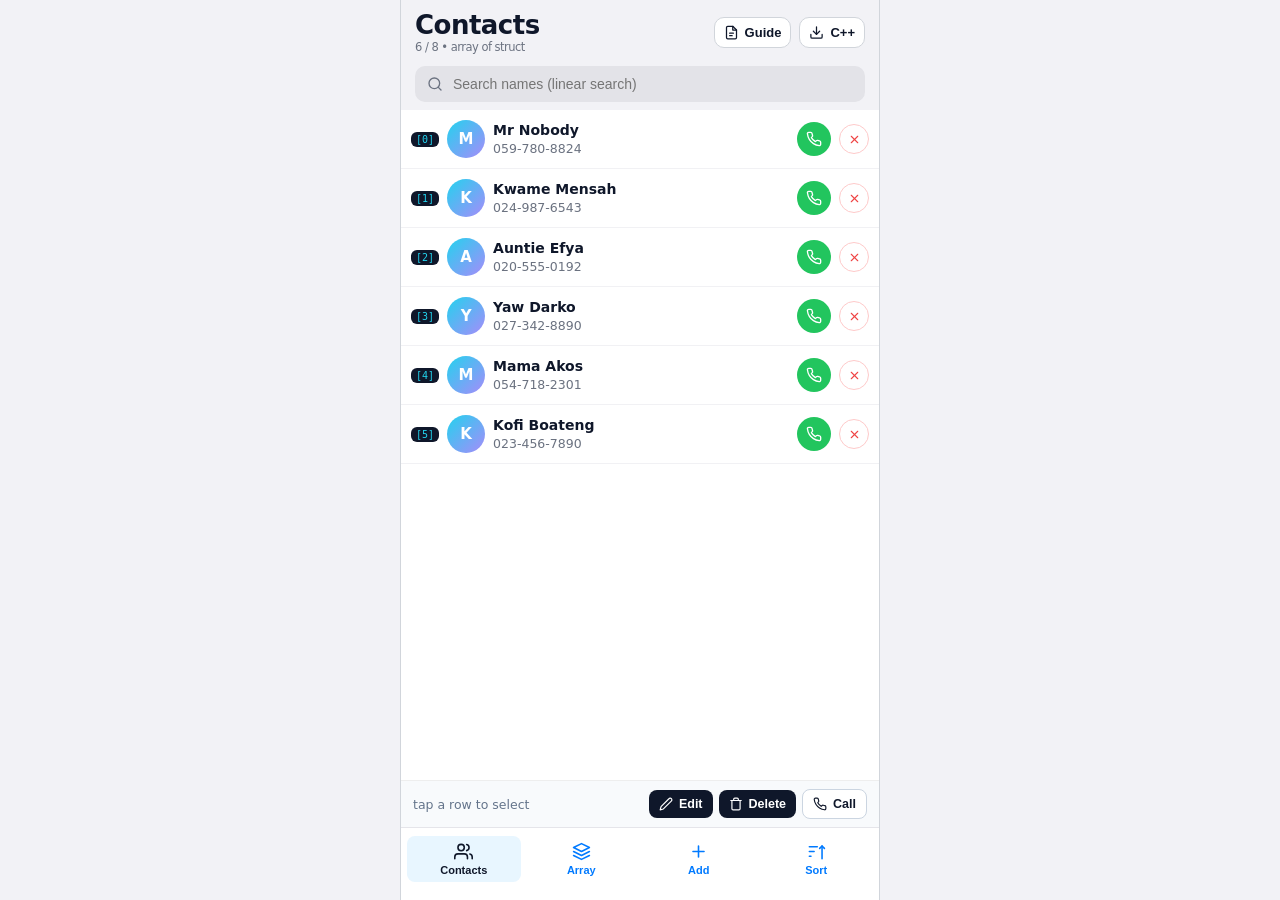
==== commit eef8c7e2: "updated" ====
--- a/deploy/index.html
+++ b/deploy/index.html
@@ -8,132 +8,85 @@
 <title>Contacts — Array Phone App (C++)</title>
 </head>
 <body>
+<style>
+</style>
 
-<div class="iphone">
-  <!-- LIST -->
-  <section class="view" id="viewListCtn">
-    <div class="navbar">
-      <button class="navbtn" id="arrayNavBtn">Array</button>
-      <button class="navbtn" id="addNavBtn" style="font-size:26px; line-height:1">+</button>
-    </div>
-    <div class="navbar"><h1>Contacts</h1></div>
-    <div class="searchrow"><div class="searchbox">⌕<input id="searchInput" type="text" placeholder="Search"></div></div>
-    <div class="listWrap" id="listWrapCtn">
-      <div id="sectionsCtn"></div>
-      <div class="alphaIdx" id="alphaIdxCtn"></div>
-    </div>
-  </section>
-
-  <!-- DETAIL -->
-  <section class="view" id="viewDetailCtn" hidden>
-    <div class="navbar" style="background:#f2f2f6">
-      <button class="navbtn" id="backBtn">‹ Contacts</button>
-      <button class="navbtn" id="editToggleBtn">Edit</button>
-    </div>
-    <div class="listWrap">
-      <div class="detailTop">
-        <div class="bigAvatar" id="detailAvatarEl">Y</div>
-        <div id="detailNameWrap"><div class="detailName" id="detailNameEl">Yaw Darko</div></div>
-        <div class="quickActions">
-          <div class="qa"><button id="detailCallBtn">✆</button><span>call</span></div>
-          <div class="qa"><button id="detailMsgBtn">💬</button><span>message</span></div>
-          <div class="qa"><button id="detailMailBtn">✉</button><span>mail</span></div>
+<div class="phoneFull">
+  <div class="apptop">
+    <h1>Contacts<small id="countEl">6 / 8 • array of struct</small></h1>
+    <button class="iconBtn" id="pdfBtn" title="Open explanation PDF"><svg viewBox="0 0 24 24" fill="none" stroke="currentColor" stroke-width="2" stroke-linecap="round" stroke-linejoin="round"><path d="M14 2H6a2 2 0 0 0-2 2v16a2 2 0 0 0 2 2h12a2 2 0 0 0 2-2V8z"/><polyline points="14 2 14 8 20 8"/><line x1="9" y1="13" x2="15" y2="13"/><line x1="9" y1="17" x2="13" y2="17"/></svg>Guide</button>
+    <button class="iconBtn" id="cppBtn" title="Download contacts.cpp"><svg viewBox="0 0 24 24" fill="none" stroke="currentColor" stroke-width="2" stroke-linecap="round" stroke-linejoin="round"><path d="M21 15v4a2 2 0 0 1-2 2H5a2 2 0 0 1-2-2v-4"/><polyline points="7 10 12 15 17 10"/><line x1="12" y1="15" x2="12" y2="3"/></svg>C++</button>
+  </div>
+  <div class="pages">
+    <section class="page" id="pageContactsCtn">
+      <div class="searchrow"><div class="searchbox"><svg viewBox="0 0 24 24" fill="none" stroke="currentColor" stroke-width="2" stroke-linecap="round" stroke-linejoin="round"><circle cx="11" cy="11" r="8"/><line x1="21" y1="21" x2="16.65" y2="16.65"/></svg><input id="searchInput" type="text" placeholder="Search names (linear search)"></div></div>
+      <div class="contactList" id="contactListCtn"></div>
+      <div class="selBar">
+        <span class="muted" id="selInfoEl" style="flex:1">tap a row to select</span>
+        <button class="btn btn-dark btn-sm" id="editBtn"><svg viewBox="0 0 24 24" fill="none" stroke="currentColor" stroke-width="2" stroke-linecap="round" stroke-linejoin="round"><path d="M17 3a2.85 2.83 0 1 1 4 4L7.5 20.5 2 22l1.5-5.5Z"/></svg>Edit</button>
+        <button class="btn btn-dark btn-sm" id="delBtn"><svg viewBox="0 0 24 24" fill="none" stroke="currentColor" stroke-width="2" stroke-linecap="round" stroke-linejoin="round"><polyline points="3 6 5 6 21 6"/><path d="M19 6v14a2 2 0 0 1-2 2H7a2 2 0 0 1-2-2V6m3 0V4a2 2 0 0 1 2-2h4a2 2 0 0 1 2 2v2"/></svg>Delete</button>
+        <button class="btn btn-ghost btn-sm" id="callBtn"><svg viewBox="0 0 24 24" fill="none" stroke="currentColor" stroke-width="2" stroke-linecap="round" stroke-linejoin="round"><path d="M22 16.92v3a2 2 0 0 1-2.18 2 19.79 19.79 0 0 1-8.63-3.07 19.5 19.5 0 0 1-6-6 19.79 19.79 0 0 1-3.07-8.67A2 2 0 0 1 4.11 2h3a2 2 0 0 1 2 1.72c.12.9.34 1.79.66 2.64a2 2 0 0 1-.45 2.11L8.09 9.91a16 16 0 0 0 6 6l1.44-1.23a2 2 0 0 1 2.11-.45c.85.32 1.74.54 2.64.66A2 2 0 0 1 22 16.92z"/></svg>Call</button>
+      </div>
+    </section>
+    <section class="page" id="pageArrayCtn" hidden>
+      <div class="arrayPage">
+        <div class="stats">
+          <div class="stat"><small>used n</small><b id="stNEl">6/8</b></div>
+          <div class="stat"><small>capacity</small><b>8</b></div>
+          <div class="stat"><small>search</small><b id="stCmpEl">–</b></div>
+          <div class="stat"><small>sorted?</small><b id="stSortEl">no</b></div>
         </div>
+        <div class="card">
+          <h4>Explanation &amp; source</h4>
+          <div class="rowbtns">
+            <button class="btn btn-primary btn-sm" id="pdfBtn2"><svg viewBox="0 0 24 24" fill="none" stroke="currentColor" stroke-width="2" stroke-linecap="round" stroke-linejoin="round"><path d="M14 2H6a2 2 0 0 0-2 2v16a2 2 0 0 0 2 2h12a2 2 0 0 0 2-2V8z"/><polyline points="14 2 14 8 20 8"/><line x1="9" y1="13" x2="15" y2="13"/><line x1="9" y1="17" x2="13" y2="17"/></svg>Guide PDF</button>
+            <button class="btn btn-dark btn-sm" id="copyCppBtn"><svg viewBox="0 0 24 24" fill="none" stroke="currentColor" stroke-width="2" stroke-linecap="round" stroke-linejoin="round"><rect x="9" y="9" width="13" height="13" rx="2"/><path d="M5 15H4a2 2 0 0 1-2-2V4a2 2 0 0 1 2-2h9a2 2 0 0 1 2 2v1"/></svg>Copy C++</button>
+            <button class="btn btn-ghost btn-sm" id="dlCppBtn"><svg viewBox="0 0 24 24" fill="none" stroke="currentColor" stroke-width="2" stroke-linecap="round" stroke-linejoin="round"><path d="M21 15v4a2 2 0 0 1-2 2H5a2 2 0 0 1-2-2v-4"/><polyline points="7 10 12 15 17 10"/><line x1="12" y1="15" x2="12" y2="3"/></svg>.cpp</button>
+            <button class="btn btn-ghost btn-sm" id="resetBtn"><svg viewBox="0 0 24 24" fill="none" stroke="currentColor" stroke-width="2" stroke-linecap="round" stroke-linejoin="round"><polyline points="1 4 1 10 7 10"/><path d="M3.51 15a9 9 0 1 0 2.13-9.36L1 10"/></svg>Reset</button>
+          </div>
+          <p class="muted" id="cppMsgEl" style="margin:6px 0 0"></p>
+          <p class="muted">Arrays explained, 6 real C++ uses, and this app's design live in the PDF. The list on the Contacts tab is <b>Contact contacts[8]</b> — delete shifts left O(n), search counts comparisons O(n).</p>
+        </div>
+        <div class="card">
+          <h4>Demo ops</h4>
+          <div class="rowbtns">
+            <button class="btn btn-ghost btn-sm" id="sortBtn2"><svg viewBox="0 0 24 24" fill="none" stroke="currentColor" stroke-width="2" stroke-linecap="round" stroke-linejoin="round"><line x1="3" y1="6" x2="13" y2="6"/><line x1="3" y1="12" x2="9" y2="12"/><line x1="3" y1="18" x2="5" y2="18"/><polyline points="16 8 19 5 22 8"/><line x1="19" y1="5" x2="19" y2="21"/></svg>sort A–Z</button>
+            <button class="btn btn-ghost btn-sm" id="shuffleBtn"><svg viewBox="0 0 24 24" fill="none" stroke="currentColor" stroke-width="2" stroke-linecap="round" stroke-linejoin="round"><polyline points="16 3 21 3 21 8"/><line x1="4" y1="20" x2="21" y2="3"/><polyline points="21 16 21 21 16 21"/><line x1="15" y1="15" x2="21" y2="21"/><line x1="4" y1="4" x2="9" y2="9"/></svg>shuffle</button>
+            <button class="btn btn-ghost btn-sm" id="fillBtn"><svg viewBox="0 0 24 24" fill="none" stroke="currentColor" stroke-width="2" stroke-linecap="round" stroke-linejoin="round"><rect x="3" y="3" width="7" height="7" rx="1"/><rect x="14" y="3" width="7" height="7" rx="1"/><rect x="14" y="14" width="7" height="7" rx="1"/><rect x="3" y="14" width="7" height="7" rx="1"/></svg>fill to 8</button>
+            <button class="btn btn-ghost btn-sm" id="clearSearchBtn"><svg viewBox="0 0 24 24" fill="none" stroke="currentColor" stroke-width="2" stroke-linecap="round" stroke-linejoin="round"><line x1="18" y1="6" x2="6" y2="18"/><line x1="6" y1="6" x2="18" y2="18"/></svg>clear search</button>
+          </div>
+        </div>
+        <div class="cppview"><h4>C++ just executed</h4><pre id="cppViewEl">Contact contacts[8]; int n = 6;</pre></div>
+        <div class="log" id="logCtn"><div><span class="info">›</span> ready. tap a contact, search, add, delete.</div></div>
       </div>
-      <div class="field">
-        <div class="frow"><span class="lab">mobile</span><a class="val" id="detailPhoneEl">027-342-8890</a></div>
-        <div class="frow"><span class="lab">array index</span><span class="val" id="detailIdxEl" style="font-family:ui-monospace,monospace; font-size:13px">[3] of 6</span></div>
-      </div>
-      <button class="dangerBtn" id="deleteContactBtn">Delete Contact</button>
-      <div style="height:30px"></div>
-    </div>
-  </section>
-
-  <!-- ADD / EDIT FORM -->
-  <section class="view" id="viewFormCtn" hidden>
-    <div class="navbar" style="background:#f2f2f6">
-      <button class="navbtn" id="formCancelBtn">Cancel</button>
-      <span class="navtitle" id="formTitleEl">New Contact</span>
-      <button class="navbtn" id="formDoneBtn" style="font-weight:700">Done</button>
-    </div>
-    <div class="listWrap">
-      <div class="formTop"><div class="formAva">add photo</div></div>
-      <div class="formCard">
-        <input id="firstInput" type="text" maxlength="20" placeholder="First name">
-        <input id="lastInput" type="text" maxlength="20" placeholder="Last name">
-      </div>
-      <div class="formCard">
-        <input id="phoneInput" type="tel" maxlength="15" placeholder="add phone">
-      </div>
-      <p class="muted" id="formMsgEl" style="padding:0 14px"></p>
-    </div>
-  </section>
-
-  <!-- ARRAY INSPECTOR -->
-  <section class="view" id="viewArrayCtn" hidden>
-    <div class="navbar" style="background:#f2f2f6">
-      <button class="navbtn" id="arrayBackBtn">‹ Contacts</button>
-      <span class="navtitle">Array</span>
-      <span style="width:70px"></span>
-    </div>
-    <div class="arrayScroll">
-      <div class="stats">
-        <div class="stat"><small>used n</small><b id="stNEl">6/8</b></div>
-        <div class="stat"><small>capacity</small><b>8</b></div>
-        <div class="stat"><small>search</small><b id="stCmpEl">–</b></div>
-        <div class="stat"><small>sorted?</small><b id="stSortEl">yes</b></div>
-      </div>
-      <div class="card">
-        <h4>Explanation & source</h4>
-        <div class="rowbtns">
-          <button class="btn btn-primary btn-sm" id="pdfBtn">📄 Guide PDF</button>
-          <button class="btn btn-dark btn-sm" id="copyCppBtn">📋 Copy C++</button>
-          <button class="btn btn-ghost btn-sm" id="dlCppBtn">⬇ .cpp</button>
-          <button class="btn btn-ghost btn-sm" id="resetBtn">↺ Reset</button>
-        </div>
-        <p class="muted" id="cppMsgEl" style="margin:6px 0 0"></p>
-      </div>
-      <div class="card">
-        <h4>Demo ops</h4>
-        <div class="rowbtns">
-          <button class="btn btn-ghost btn-sm" id="fillBtn">fill to 8</button>
-          <button class="btn btn-ghost btn-sm" id="shuffleBtn">shuffle</button>
-          <button class="btn btn-ghost btn-sm" id="sortBtn2">sort A–Z</button>
-          <button class="btn btn-ghost btn-sm" id="clearSearchBtn">clear search</button>
-        </div>
-      </div>
-      <div class="cppview"><h4>C++ just executed</h4><pre id="cppViewEl">Contact contacts[8]; int n = 6;</pre></div>
-      <div class="log" id="logCtn"><div><span class="info">›</span> ready.</div></div>
-    </div>
-  </section>
-
-  <!-- DELETE CONFIRM -->
-  <div class="mask" id="delMaskCtn" hidden>
-    <div class="asheet">
-      <div class="grp"><button class="danger" id="confirmDelBtn">Delete Contact</button></div>
-      <div class="grp"><button class="cancel" id="cancelDelBtn">Cancel</button></div>
+    </section>
+  </div>
+  <div class="sheet" id="addSheetCtn" hidden>
+    <h4 id="sheetTitleEl">New contact</h4>
+    <input id="nameInput" type="text" maxlength="28" placeholder="Name">
+    <input id="phoneInput" type="tel" maxlength="15" placeholder="Phone e.g. 055-000-0000">
+    <div class="rowbtns">
+      <button class="btn btn-dark btn-sm" id="saveContactBtn">Save</button>
+      <button class="btn btn-ghost btn-sm" id="cancelSheetBtn">Cancel</button>
+      <span class="muted" id="sheetMsgEl" style="font-size:12px"></span>
     </div>
   </div>
-
-  <!-- CALL -->
   <div class="calling" id="callingCtn" hidden>
     <div class="bigAvatar" id="callingAvatarEl">Y</div>
     <b id="callingNameEl" style="font-size:28px; font-weight:600">Yaw</b>
     <span id="callingNumEl" style="color:#d1d1d6">mobile</span>
-    <span id="callingTimerEl" style="font-size:14px; color:#d1d1d6">calling…</span>
-    <div class="callGrid">
-      <div class="cg"><button data-f="mute">🔇</button><span>mute</span></div>
-      <div class="cg"><button data-f="keypad">▦</button><span>keypad</span></div>
-      <div class="cg"><button data-f="speaker">🔊</button><span>speaker</span></div>
-      <div class="cg"><button data-f="ft">📹</button><span>FaceTime</span></div>
-      <div class="cg"><button data-f="msg">💬</button><span>message</span></div>
-      <div class="cg"><button data-f="con">👥</button><span>contacts</span></div>
-    </div>
-    <button class="endBtn" id="endCallBtn">✆</button>
+    <span id="callingTimerEl" style="font-family:ui-monospace,monospace">calling…</span>
+    <button class="endBtn" id="endCallBtn"><svg viewBox="0 0 24 24" fill="none" stroke="currentColor" stroke-width="2" stroke-linecap="round" stroke-linejoin="round"><path d="M22 16.92v3a2 2 0 0 1-2.18 2 19.79 19.79 0 0 1-8.63-3.07 19.5 19.5 0 0 1-6-6 19.79 19.79 0 0 1-3.07-8.67A2 2 0 0 1 4.11 2h3a2 2 0 0 1 2 1.72c.12.9.34 1.79.66 2.64a2 2 0 0 1-.45 2.11L8.09 9.91a16 16 0 0 0 6 6l1.44-1.23a2 2 0 0 1 2.11-.45c.85.32 1.74.54 2.64.66A2 2 0 0 1 22 16.92z"/></svg></button>
+  </div>
+  <div class="tabbar">
+    <button id="tabContactsBtn" class="active"><svg viewBox="0 0 24 24" fill="none" stroke="currentColor" stroke-width="2" stroke-linecap="round" stroke-linejoin="round"><path d="M17 21v-2a4 4 0 0 0-4-4H5a4 4 0 0 0-4 4v2"/><circle cx="9" cy="7" r="4"/><path d="M23 21v-2a4 4 0 0 0-3-3.87"/><path d="M16 3.13a4 4 0 0 1 0 7.75"/></svg>Contacts</button>
+    <button id="tabArrayBtn"><svg viewBox="0 0 24 24" fill="none" stroke="currentColor" stroke-width="2" stroke-linecap="round" stroke-linejoin="round"><polygon points="12 2 2 7 12 12 22 7 12 2"/><polyline points="2 17 12 22 22 17"/><polyline points="2 12 12 17 22 12"/></svg>Array</button>
+    <button id="tabAddBtn"><svg viewBox="0 0 24 24" fill="none" stroke="currentColor" stroke-width="2" stroke-linecap="round" stroke-linejoin="round"><line x1="12" y1="5" x2="12" y2="19"/><line x1="5" y1="12" x2="19" y2="12"/></svg>Add</button>
+    <button id="tabSortBtn"><svg viewBox="0 0 24 24" fill="none" stroke="currentColor" stroke-width="2" stroke-linecap="round" stroke-linejoin="round"><line x1="3" y1="6" x2="13" y2="6"/><line x1="3" y1="12" x2="9" y2="12"/><line x1="3" y1="18" x2="5" y2="18"/><polyline points="16 8 19 5 22 8"/><line x1="19" y1="5" x2="19" y2="21"/></svg>Sort</button>
   </div>
 </div>
 
-<script src="action.js"></script>
+<script src="action.js" type="module"></script>
 
 </body>
 </html>
--- a/deploy/style.css
+++ b/deploy/style.css
@@ -1,66 +1,65 @@
 
   *{box-sizing:border-box}
   html,body{height:100%}
-  body{margin:0; background:#f2f2f6; color:#000; text-align:left; font-family:-apple-system,BlinkMacSystemFont,"SF Pro Text",Inter,Segoe UI,Roboto,Arial,sans-serif; min-height:100dvh; display:flex; align-items:flex-start; justify-content:center; padding:0; -webkit-font-smoothing:antialiased}
+  body{margin:0; background:#f2f2f6; color:#0f172a; text-align:left; font-family:Inter,system-ui,-apple-system,Segoe UI,Roboto,Arial,sans-serif; min-height:100dvh; display:flex; align-items:flex-start; justify-content:center; padding:0}
   [hidden]{display:none !important}
-  .iphone{width:100%; max-width:480px; height:100dvh; background:#fff; display:flex; flex-direction:column; position:relative; overflow:hidden}
-  @media(min-width:560px){ .iphone{border-left:1px solid #d1d5db; border-right:1px solid #d1d5db} }
-  .view{flex:1; min-height:0; display:flex; flex-direction:column; background:#fff}
-  /* nav */
-  .navbar{display:flex; align-items:center; justify-content:space-between; padding:max(10px, env(safe-area-inset-top)) 8px 0; background:#f2f2f6}
-  .navbar h1{margin:0; font-size:30px; font-weight:700; letter-spacing:-.02em; padding:2px 10px 8px}
-  .navbtn{border:0; background:none; color:#007aff; font-size:17px; cursor:pointer; padding:10px 12px}
-  .navbtn:active{opacity:.5}
-  .navtitle{font-size:17px; font-weight:600}
-  /* search */
-  .searchrow{padding:4px 14px 8px; background:#f2f2f6}
-  .searchbox{display:flex; align-items:center; gap:6px; background:#e3e3e8; border-radius:10px; padding:7px 10px; color:#8e8e93; font-size:15px}
-  .searchbox input{flex:1; border:0; background:none; outline:none; font-size:15px; color:#000; min-width:0}
-  /* sections */
-  .listWrap{flex:1; min-height:0; overflow-y:auto; position:relative; background:#fff}
-  .secHead{background:#f2f2f6; color:#000; font-size:13px; font-weight:600; padding:5px 14px}
-  .row{display:flex; align-items:center; padding:11px 14px; font-size:16px; border-bottom:1px solid #e5e5ea; cursor:pointer; background:#fff}
-  .row:active{background:#e5e5ea}
-  .alphaIdx{position:absolute; right:2px; top:50%; transform:translateY(-50%); display:flex; flex-direction:column; gap:1px; z-index:5; padding:4px 2px}
-  .alphaIdx button{border:0; background:none; font-size:10px; font-weight:600; color:#007aff; padding:1px 5px; cursor:pointer}
-  .alphaIdx button.dim{color:#c7c7cc}
-  .nores{padding:30px; text-align:center; color:#8e8e93}
-  /* detail */
-  .detailTop{background:#f2f2f6; text-align:center; padding:6px 0 14px}
-  .bigAvatar{width:96px; height:96px; border-radius:99px; margin:6px auto 10px; background:linear-gradient(135deg,#8e8e93,#c7c7cc); color:#fff; display:flex; align-items:center; justify-content:center; font-size:38px; font-weight:500}
-  .detailName{font-size:24px; font-weight:600}
-  .quickActions{display:flex; justify-content:center; gap:34px; margin-top:14px}
-  .qa{display:flex; flex-direction:column; align-items:center; gap:5px; font-size:11px; color:#007aff}
-  .qa button{width:52px; height:52px; border-radius:99px; border:0; background:#e9e9ee; color:#007aff; font-size:20px; cursor:pointer}
-  .qa button:active{filter:brightness(.92)}
-  .field{background:#fff; border-top:1px solid #e5e5ea; border-bottom:1px solid #e5e5ea; margin-top:22px; padding:0 14px}
-  .field .frow{display:flex; justify-content:space-between; gap:10px; padding:11px 0; font-size:16px; border-bottom:1px solid #e5e5ea}
-  .field .frow:last-child{border-bottom:0}
-  .field .lab{color:#8e8e93; font-size:13px; padding-top:2px}
-  .field .val{color:#000}
-  .field a.val{color:#007aff; text-decoration:none; cursor:pointer}
-  .dangerBtn{display:block; width:100%; border:0; background:#fff; color:#ff3b30; font-size:16px; padding:13px; margin-top:22px; border-top:1px solid #e5e5ea; border-bottom:1px solid #e5e5ea; cursor:pointer}
-  .editInput{border:0; border-bottom:1px solid #007aff; outline:none; font-size:20px; text-align:center; width:80%; padding:4px}
-  /* form */
-  .formTop{background:#f2f2f6; padding:10px 0 16px; text-align:center}
-  .formAva{width:80px; height:80px; border-radius:99px; margin:4px auto 12px; background:#e9e9ee; color:#007aff; display:flex; align-items:center; justify-content:center; font-size:14px}
-  .formCard{background:#fff; border-top:1px solid #e5e5ea; border-bottom:1px solid #e5e5ea; margin-bottom:22px}
-  .formCard input{display:block; width:100%; border:0; border-bottom:1px solid #e5e5ea; outline:none; font-size:16px; padding:12px 14px}
-  .formCard input:last-child{border-bottom:0}
-  /* array view */
-  .arrayScroll{flex:1; min-height:0; overflow-y:auto; background:#f2f2f6; padding:12px 14px 24px}
-  .stats{display:grid; grid-template-columns:repeat(2,1fr); gap:8px; margin:10px 0}
-  .stat{background:#0f172a; color:#fff; border-radius:10px; padding:9px; text-align:center; min-width:0}
-  .stat small{display:block; color:#94a3b8; font-size:10px; text-transform:uppercase; letter-spacing:.05em}
-  .stat b{font-size:16px}
-  .card{background:#fff; border:1px solid #e2e8f0; border-radius:12px; padding:10px; margin-bottom:10px}
-  .card h4{margin:0 0 8px; font-size:12px; text-transform:uppercase; letter-spacing:.05em; color:#475569}
-  .rowbtns{display:flex; gap:8px; flex-wrap:wrap; align-items:center}
-  .btn{appearance:none; border:0; border-radius:10px; padding:9px 13px; font-weight:700; cursor:pointer; font-size:13.5px}
+  .phoneFull{width:100%; max-width:480px; height:100dvh; background:#f2f2f6; display:flex; flex-direction:column; position:relative; overflow:hidden}
+  @media(min-width:560px){ .phoneFull{border-left:1px solid #d1d5db; border-right:1px solid #d1d5db} }
+  .statusbar{display:none}
+  .apptop{display:flex; align-items:center; gap:8px; padding:max(10px, env(safe-area-inset-top)) 14px 4px; background:#f2f2f6}
+  .apptop h1{margin:0; font-size:26px; letter-spacing:-.02em; flex:1}
+  .apptop small{display:block; font-size:11.5px; color:#6b7280; font-weight:400}
+  .iconBtn{display:inline-flex; align-items:center; gap:6px; border:1px solid #d1d5db; background:#fff; border-radius:10px; font-size:13px; font-weight:700; padding:7px 9px; cursor:pointer; color:#0f172a}
+  .iconBtn svg{width:15px; height:15px}
+  .searchrow{padding:8px 14px; background:#f2f2f6}
+  .searchbox{display:flex; align-items:center; gap:8px; background:#e3e3e8; border-radius:10px; padding:9px 12px; color:#6b7280}
+  .searchbox svg{width:16px; height:16px; flex-shrink:0}
+  .searchbox input{flex:1; border:0; background:none; outline:none; font-size:14px; color:#0f172a; min-width:0}
+  .pages{flex:1; display:flex; flex-direction:column; min-height:0; background:#fff}
+  .page{flex:1; min-height:0; overflow-y:auto; display:flex; flex-direction:column}
+  .page[hidden]{display:none}
+  .contactList{flex:1; overflow-y:auto; padding-bottom:10px}
+  .cRow{display:flex; align-items:center; gap:8px; padding:10px 10px; border-bottom:1px solid #f1f1f4; cursor:pointer; background:#fff}
+  .cRow.selected{background:#ecfeff}
+  .avatar{width:38px; height:38px; border-radius:99px; background:linear-gradient(135deg,#22d3ee,#a78bfa); color:#fff; font-weight:800; display:flex; align-items:center; justify-content:center; font-size:15px; flex-shrink:0}
+  .cInfo{flex:1; min-width:0}
+  .cInfo b{display:block; font-size:14px; white-space:nowrap; overflow:hidden; text-overflow:ellipsis}
+  @media(max-width:480px){.cInfo b{font-size:14px}}
+  .cInfo span{font-size:12.5px; color:#6b7280}
+  .idxBadge{font-family:ui-monospace,monospace; font-size:10px; background:#0f172a; color:#22d3ee; border-radius:6px; padding:2px 5px; flex-shrink:0}
+  .callBtn{width:34px; height:34px; border-radius:99px; border:0; background:#22c55e; color:#fff; cursor:pointer; flex-shrink:0; display:flex; align-items:center; justify-content:center}
+  .callBtn svg{width:16px; height:16px}
+  @media(max-width:480px){.callBtn{width:32px; height:32px}}
+  .delBtn{width:30px; height:30px; border-radius:99px; border:1px solid #fecaca; background:#fff; color:#ef4444; cursor:pointer; flex-shrink:0; display:flex; align-items:center; justify-content:center}
+  .delBtn svg{width:13px; height:13px}
+  .selBar{display:flex; gap:6px; align-items:center; padding:8px 12px; border-top:1px solid #eee; background:#f8fafc; font-size:12px}
+  .btn{display:inline-flex; align-items:center; gap:6px; appearance:none; border:0; border-radius:10px; padding:9px 13px; font-weight:700; cursor:pointer; font-size:13.5px}
+  .btn svg{width:14px; height:14px}
   .btn.btn-primary{background:#22d3ee; color:#082f49}
   .btn.btn-dark{background:#0f172a; color:#fff}
   .btn.btn-ghost{background:#fff; border:1px solid #cbd5e1; color:#0f172a}
   .btn-sm{padding:7px 10px; font-size:12.5px; border-radius:8px}
+  .tabbar{display:flex; border-top:1px solid #e5e5ea; background:rgba(255,255,255,.97); padding:8px 6px max(18px, env(safe-area-inset-bottom)); gap:4px}
+  .tabbar button{flex:1; border:0; background:none; font-size:11px; font-weight:700; color:#007aff; cursor:pointer; padding:6px 2px; border-radius:8px; display:flex; flex-direction:column; align-items:center; gap:3px}
+  .tabbar button svg{width:19px; height:19px}
+  .tabbar button.active{background:#e8f6ff; color:#0f172a}
+  .sheet{position:absolute; left:0; right:0; bottom:0; background:#fff; border-radius:18px 18px 0 0; padding:14px; padding-bottom:max(14px, env(safe-area-inset-bottom)); box-shadow:0 -10px 30px rgba(0,0,0,.25); z-index:10}
+  .sheet h4{margin:0 0 8px}
+  .sheet input{width:100%; margin-bottom:8px; border:1px solid #d1d5db; border-radius:10px; padding:11px; font-size:15px}
+  .calling{position:absolute; inset:0; background:linear-gradient(180deg,#1c1c1e,#3a3a3c); color:#fff; z-index:20; display:flex; flex-direction:column; align-items:center; padding-top:70px; gap:6px}
+  .calling[hidden]{display:none}
+  .calling .bigAvatar{width:90px; height:90px; border-radius:99px; background:rgba(255,255,255,.25); color:#fff; display:flex; align-items:center; justify-content:center; font-size:36px; font-weight:700}
+  .endBtn{background:#ff3b30; color:#fff; border:0; border-radius:99px; width:64px; height:64px; cursor:pointer; margin-top:22px; display:flex; align-items:center; justify-content:center}
+  .endBtn svg{width:26px; height:26px; transform:rotate(135deg)}
+  .arrayPage{padding:12px 14px 20px; background:#fff}
+  .stats{display:grid; grid-template-columns:repeat(4,1fr); gap:8px; margin:10px 0}
+  @media(max-width:380px){.stats{grid-template-columns:repeat(2,1fr)}}
+  .stat{background:#0f172a; color:#fff; border-radius:10px; padding:8px; text-align:center; min-width:0}
+  .stat small{display:block; color:#94a3b8; font-size:10px; text-transform:uppercase; letter-spacing:.05em}
+  .stat b{font-size:16px}
+  .card{border:1px solid #e2e8f0; border-radius:12px; padding:10px; margin-bottom:10px}
+  .card h4{margin:0 0 8px; font-size:12px; text-transform:uppercase; letter-spacing:.05em; color:#475569}
+  .rowbtns{display:flex; gap:8px; flex-wrap:wrap; align-items:center}
   .muted{color:#64748b; font-size:12.5px}
   .cppview{background:#0b1220; color:#e2e8f0; padding:10px 12px; border-radius:10px; margin-bottom:10px}
   .cppview h4{margin:0 0 6px; color:#7dd3fc; font-size:11px; text-transform:uppercase; letter-spacing:.06em}
@@ -68,20 +67,4 @@
   .log{background:#0b1220; color:#cbd5e1; font-family:ui-monospace,monospace; font-size:11.5px; padding:10px 12px; max-height:150px; overflow:auto; border-radius:10px}
   .log div{padding:3px 0; border-bottom:1px dotted #1e293b}
   .log .ok{color:#86efac} .log .info{color:#7dd3fc} .log .err{color:#fca5a5}
-  /* action sheet */
-  .mask{position:absolute; inset:0; background:rgba(0,0,0,.4); z-index:30; display:flex; align-items:flex-end; justify-content:center; padding:10px}
-  .asheet{width:100%; max-width:420px; margin-bottom:max(10px, env(safe-area-inset-bottom))}
-  .asheet button{display:block; width:100%; border:0; background:rgba(255,255,255,.95); font-size:18px; padding:14px; cursor:pointer; color:#007aff}
-  .asheet button.danger{color:#ff3b30}
-  .asheet .grp{border-radius:14px; overflow:hidden; margin-bottom:8px}
-  .asheet .grp button+button{border-top:1px solid #e5e5ea}
-  .asheet .cancel{border-radius:14px; font-weight:600}
-  /* call screen */
-  .calling{position:absolute; inset:0; background:linear-gradient(180deg,#1c1c1e,#3a3a3c); color:#fff; z-index:20; display:flex; flex-direction:column; align-items:center; padding-top:70px; gap:6px}
-  .calling[hidden]{display:none}
-  .calling .bigAvatar{background:rgba(255,255,255,.25)}
-  .callGrid{display:grid; grid-template-columns:repeat(3,74px); gap:16px; margin-top:30px}
-  .callGrid .cg{display:flex; flex-direction:column; align-items:center; gap:4px; font-size:10px; color:#fff}
-  .callGrid .cg button{width:64px; height:64px; border-radius:99px; border:0; background:rgba(255,255,255,.2); color:#fff; font-size:22px; cursor:pointer}
-  .endBtn{background:#ff3b30; color:#fff; border:0; border-radius:99px; width:64px; height:64px; font-size:26px; cursor:pointer; margin-top:22px}
-  html{color-scheme:light}
+  html{color-scheme:light}
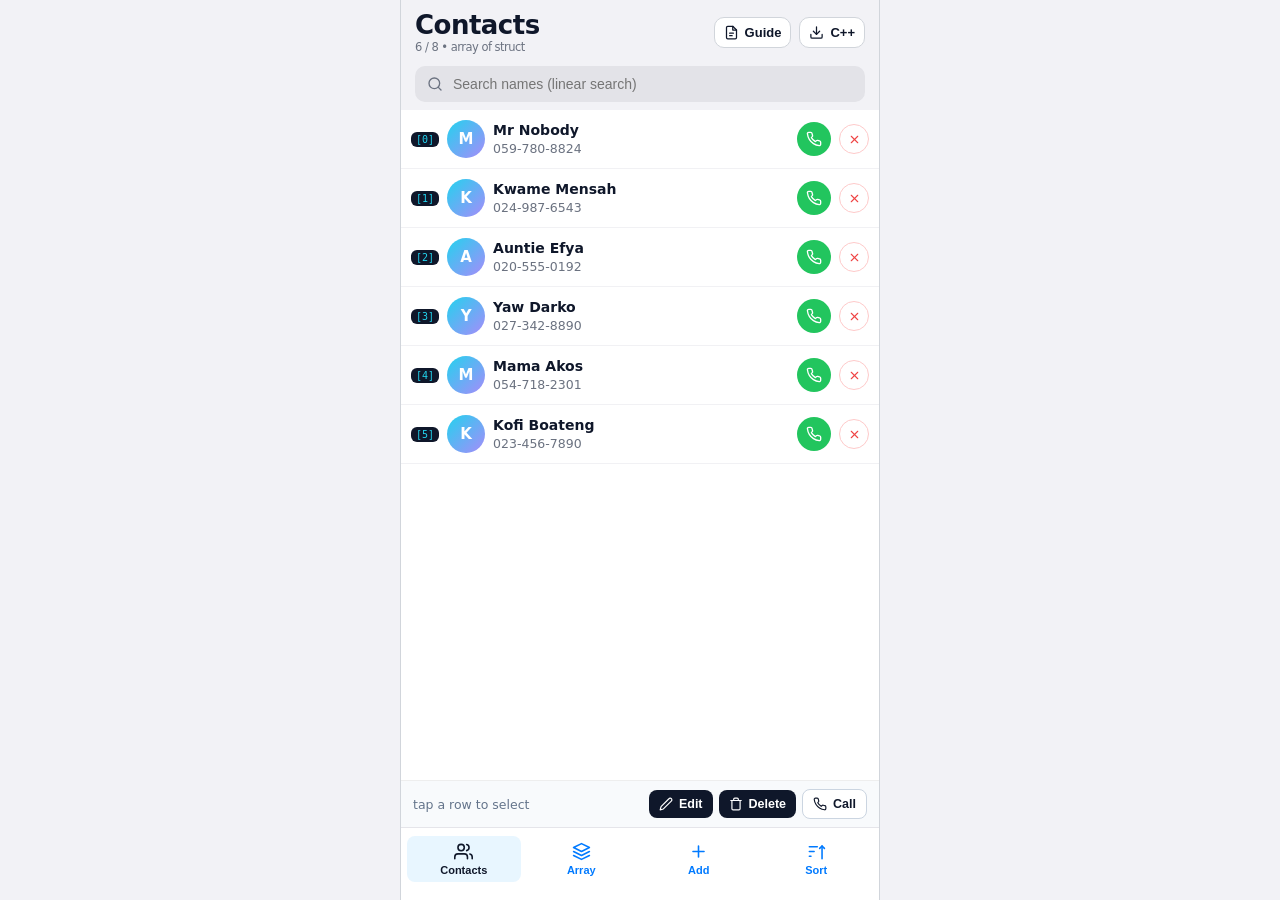
==== commit 6d96ba1c: "Update index.html" ====
--- a/deploy/index.html
+++ b/deploy/index.html
@@ -8,8 +8,6 @@
 <title>Contacts — Array Phone App (C++)</title>
 </head>
 <body>
-<style>
-</style>
 
 <div class="phoneFull">
   <div class="apptop">
@@ -89,4 +87,4 @@
 <script src="action.js" type="module"></script>
 
 </body>
-</html>+</html>
